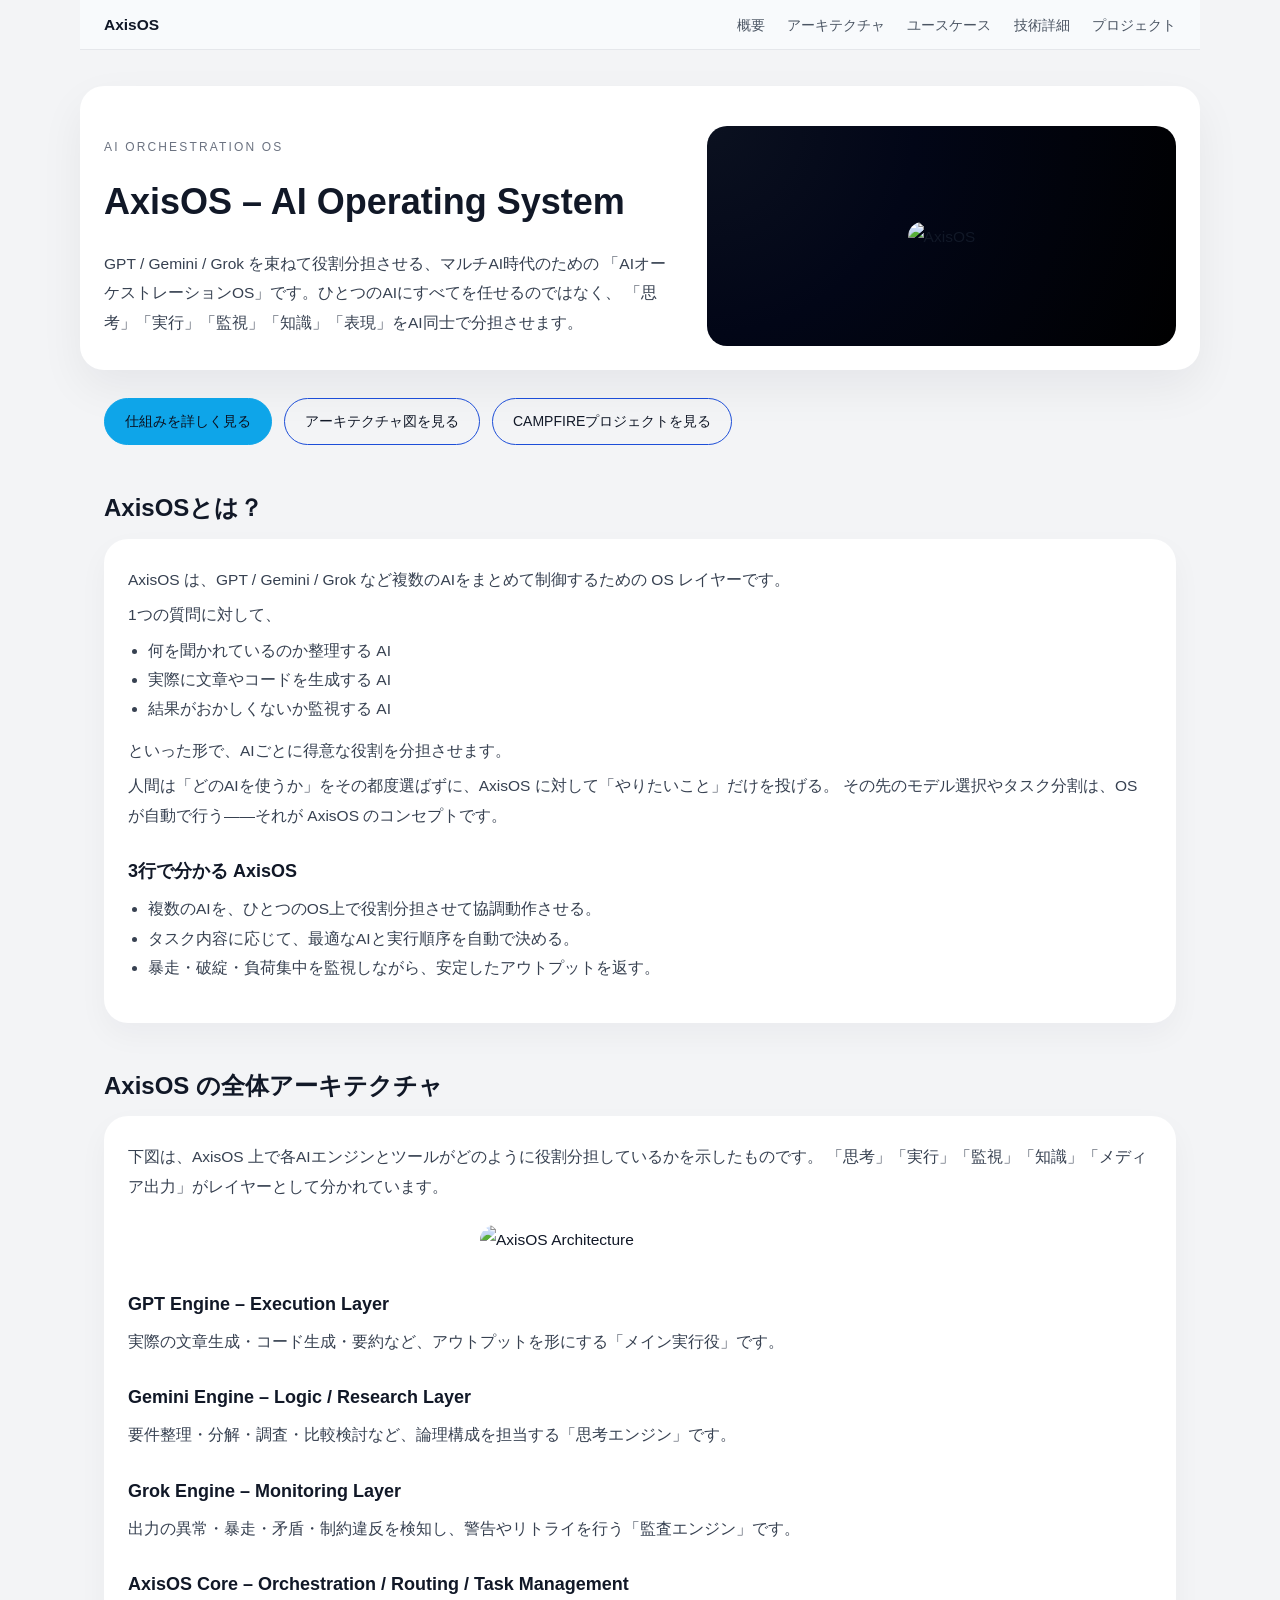
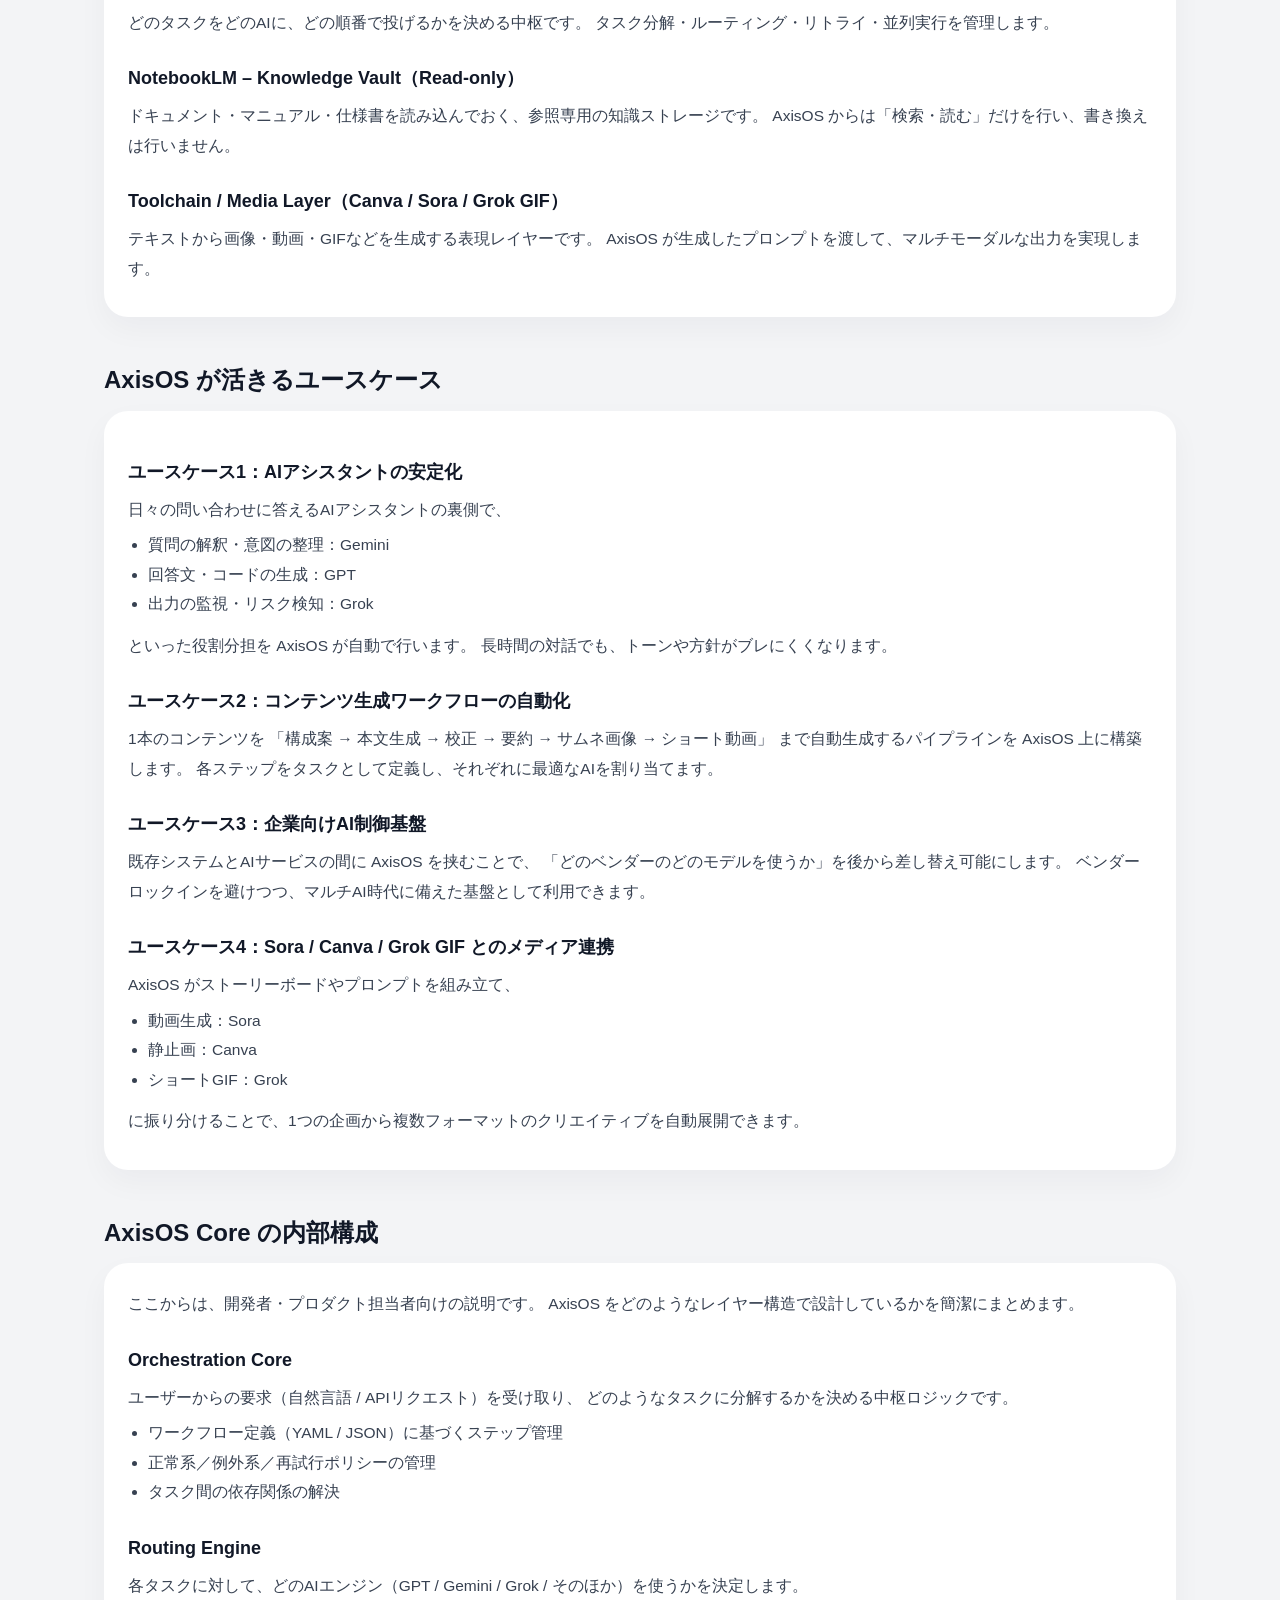
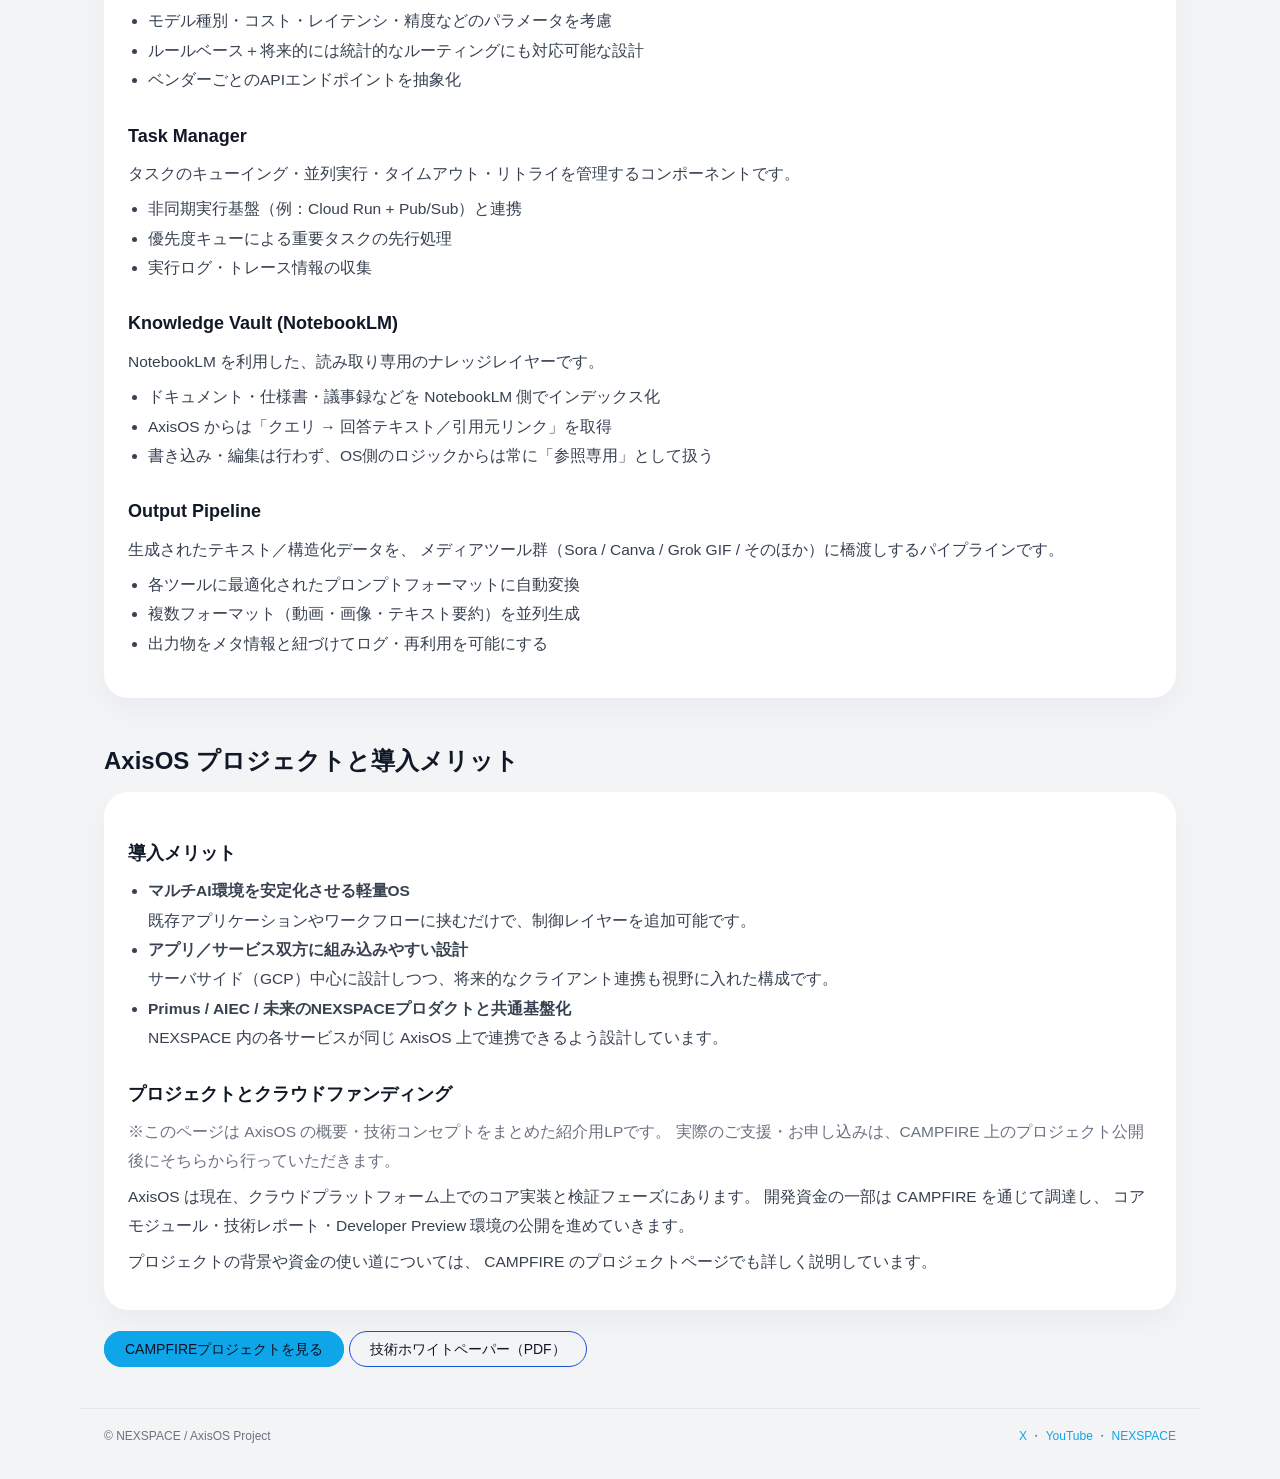
==== index.html @ b596ade3 "Rename entrypoint to index.html" ====
<!DOCTYPE html>
<html lang="ja">

<head>
    <meta charset="UTF-8" />
    <title>AxisOS – AI Operating System</title>
    <meta name="description" content="GPT / Gemini / Grok を束ねて役割分担させる、マルチAI時代のためのAIオーケストレーションOS「AxisOS」の概要ページです。" />
    <meta name="viewport" content="width=device-width, initial-scale=1" />
    <link rel="stylesheet" href="axisos.css" />
</head>

<body>
    <header>
        <div style="font-weight:700;">AxisOS</div>
        <nav>
            <a href="#overview">概要</a>
            <a href="#architecture">アーキテクチャ</a>
            <a href="#usecases">ユースケース</a>
            <a href="#technical">技術詳細</a>
            <a href="#project">プロジェクト</a>
        </nav>
    </header>

    <main>
        <!-- Hero -->
        <section class="hero">
            <div class="hero-main">
                <div class="tagline">AI Orchestration OS</div>
                <h1>AxisOS – AI Operating System</h1>

                <p>
                    GPT / Gemini / Grok を束ねて役割分担させる、マルチAI時代のための
                    「AIオーケストレーションOS」です。ひとつのAIにすべてを任せるのではなく、
                    「思考」「実行」「監視」「知識」「表現」をAI同士で分担させます。
                </p>
            </div>
            <div class="hero-visual">
                <img src="../axisos-hero.png" alt="AxisOS" style="max-width:100%; border-radius:16px;">
            </div>
        </section>
        <section class="hero-actions">
            <div class="hero-actions-inner">
                <a class="btn-primary" href="#overview">仕組みを詳しく見る</a>
                <a class="btn-outline" href="#architecture">アーキテクチャ図を見る</a>
                <a class="btn-outline" href="#project">CAMPFIREプロジェクトを見る</a>
            </div>
        </section>

        <!-- Overview -->
        <section id="overview">
            <h2>AxisOSとは？</h2>
            <div class="section-card">
                <p>
                    AxisOS は、GPT / Gemini / Grok など複数のAIをまとめて制御するための OS レイヤーです。
                </p>
                <p>
                    1つの質問に対して、
                </p>
                <ul>
                    <li>何を聞かれているのか整理する AI</li>
                    <li>実際に文章やコードを生成する AI</li>
                    <li>結果がおかしくないか監視する AI</li>
                </ul>
                <p>
                    といった形で、AIごとに得意な役割を分担させます。
                </p>
                <p>
                    人間は「どのAIを使うか」をその都度選ばずに、AxisOS に対して「やりたいこと」だけを投げる。
                    その先のモデル選択やタスク分割は、OS が自動で行う――それが AxisOS のコンセプトです。
                </p>

                <h3>3行で分かる AxisOS</h3>
                <ul>
                    <li>複数のAIを、ひとつのOS上で役割分担させて協調動作させる。</li>
                    <li>タスク内容に応じて、最適なAIと実行順序を自動で決める。</li>
                    <li>暴走・破綻・負荷集中を監視しながら、安定したアウトプットを返す。</li>
                </ul>
            </div>
        </section>

        <!-- Architecture -->
        <section id="architecture">
            <h2>AxisOS の全体アーキテクチャ</h2>
            <div class="section-card">
                <p>
                    下図は、AxisOS 上で各AIエンジンとツールがどのように役割分担しているかを示したものです。
                    「思考」「実行」「監視」「知識」「メディア出力」がレイヤーとして分かれています。
                </p>

                <!-- アーキテクチャ図 -->
                <img src="../axisos-architecture.png" alt="AxisOS Architecture" class="architecture-diagram" />

                <h3>GPT Engine – Execution Layer</h3>
                <p>
                    実際の文章生成・コード生成・要約など、アウトプットを形にする「メイン実行役」です。
                </p>

                <h3>Gemini Engine – Logic / Research Layer</h3>
                <p>
                    要件整理・分解・調査・比較検討など、論理構成を担当する「思考エンジン」です。
                </p>

                <h3>Grok Engine – Monitoring Layer</h3>
                <p>
                    出力の異常・暴走・矛盾・制約違反を検知し、警告やリトライを行う「監査エンジン」です。
                </p>

                <h3>AxisOS Core – Orchestration / Routing / Task Management</h3>
                <p>
                    どのタスクをどのAIに、どの順番で投げるかを決める中枢です。
                    タスク分解・ルーティング・リトライ・並列実行を管理します。
                </p>

                <h3>NotebookLM – Knowledge Vault（Read-only）</h3>
                <p>
                    ドキュメント・マニュアル・仕様書を読み込んでおく、参照専用の知識ストレージです。
                    AxisOS からは「検索・読む」だけを行い、書き換えは行いません。
                </p>

                <h3>Toolchain / Media Layer（Canva / Sora / Grok GIF）</h3>
                <p>
                    テキストから画像・動画・GIFなどを生成する表現レイヤーです。
                    AxisOS が生成したプロンプトを渡して、マルチモーダルな出力を実現します。
                </p>
            </div>
        </section>

        <!-- Use cases -->
        <section id="usecases">
            <h2>AxisOS が活きるユースケース</h2>
            <div class="section-card">
                <h3>ユースケース1：AIアシスタントの安定化</h3>
                <p>
                    日々の問い合わせに答えるAIアシスタントの裏側で、
                </p>
                <ul>
                    <li>質問の解釈・意図の整理：Gemini</li>
                    <li>回答文・コードの生成：GPT</li>
                    <li>出力の監視・リスク検知：Grok</li>
                </ul>
                <p>
                    といった役割分担を AxisOS が自動で行います。
                    長時間の対話でも、トーンや方針がブレにくくなります。
                </p>

                <h3>ユースケース2：コンテンツ生成ワークフローの自動化</h3>
                <p>
                    1本のコンテンツを
                    「構成案 → 本文生成 → 校正 → 要約 → サムネ画像 → ショート動画」
                    まで自動生成するパイプラインを AxisOS 上に構築します。
                    各ステップをタスクとして定義し、それぞれに最適なAIを割り当てます。
                </p>

                <h3>ユースケース3：企業向けAI制御基盤</h3>
                <p>
                    既存システムとAIサービスの間に AxisOS を挟むことで、
                    「どのベンダーのどのモデルを使うか」を後から差し替え可能にします。
                    ベンダーロックインを避けつつ、マルチAI時代に備えた基盤として利用できます。
                </p>

                <h3>ユースケース4：Sora / Canva / Grok GIF とのメディア連携</h3>
                <p>
                    AxisOS がストーリーボードやプロンプトを組み立て、
                </p>
                <ul>
                    <li>動画生成：Sora</li>
                    <li>静止画：Canva</li>
                    <li>ショートGIF：Grok</li>
                </ul>
                <p>
                    に振り分けることで、1つの企画から複数フォーマットのクリエイティブを自動展開できます。
                </p>
            </div>
        </section>

        <!-- Technical details -->
        <section id="technical">
            <h2>AxisOS Core の内部構成</h2>
            <div class="section-card">
                <p>
                    ここからは、開発者・プロダクト担当者向けの説明です。
                    AxisOS をどのようなレイヤー構造で設計しているかを簡潔にまとめます。
                </p>

                <h3>Orchestration Core</h3>
                <p>
                    ユーザーからの要求（自然言語 / APIリクエスト）を受け取り、
                    どのようなタスクに分解するかを決める中枢ロジックです。
                </p>
                <ul>
                    <li>ワークフロー定義（YAML / JSON）に基づくステップ管理</li>
                    <li>正常系／例外系／再試行ポリシーの管理</li>
                    <li>タスク間の依存関係の解決</li>
                </ul>

                <h3>Routing Engine</h3>
                <p>
                    各タスクに対して、どのAIエンジン（GPT / Gemini / Grok / そのほか）を使うかを決定します。
                </p>
                <ul>
                    <li>モデル種別・コスト・レイテンシ・精度などのパラメータを考慮</li>
                    <li>ルールベース＋将来的には統計的なルーティングにも対応可能な設計</li>
                    <li>ベンダーごとのAPIエンドポイントを抽象化</li>
                </ul>

                <h3>Task Manager</h3>
                <p>
                    タスクのキューイング・並列実行・タイムアウト・リトライを管理するコンポーネントです。
                </p>
                <ul>
                    <li>非同期実行基盤（例：Cloud Run + Pub/Sub）と連携</li>
                    <li>優先度キューによる重要タスクの先行処理</li>
                    <li>実行ログ・トレース情報の収集</li>
                </ul>

                <h3>Knowledge Vault (NotebookLM)</h3>
                <p>
                    NotebookLM を利用した、読み取り専用のナレッジレイヤーです。
                </p>
                <ul>
                    <li>ドキュメント・仕様書・議事録などを NotebookLM 側でインデックス化</li>
                    <li>AxisOS からは「クエリ → 回答テキスト／引用元リンク」を取得</li>
                    <li>書き込み・編集は行わず、OS側のロジックからは常に「参照専用」として扱う</li>
                </ul>

                <h3>Output Pipeline</h3>
                <p>
                    生成されたテキスト／構造化データを、
                    メディアツール群（Sora / Canva / Grok GIF / そのほか）に橋渡しするパイプラインです。
                </p>
                <ul>
                    <li>各ツールに最適化されたプロンプトフォーマットに自動変換</li>
                    <li>複数フォーマット（動画・画像・テキスト要約）を並列生成</li>
                    <li>出力物をメタ情報と紐づけてログ・再利用を可能にする</li>
                </ul>
            </div>
        </section>

        <!-- Project / benefits -->
        <section id="project">
            <h2>AxisOS プロジェクトと導入メリット</h2>
            <div class="section-card">
                <h3>導入メリット</h3>
                <ul>
                    <li>
                        <strong>マルチAI環境を安定化させる軽量OS</strong><br />
                        既存アプリケーションやワークフローに挟むだけで、制御レイヤーを追加可能です。
                    </li>
                    <li>
                        <strong>アプリ／サービス双方に組み込みやすい設計</strong><br />
                        サーバサイド（GCP）中心に設計しつつ、将来的なクライアント連携も視野に入れた構成です。
                    </li>
                    <li>
                        <strong>Primus / AIEC / 未来のNEXSPACEプロダクトと共通基盤化</strong><br />
                        NEXSPACE 内の各サービスが同じ AxisOS 上で連携できるよう設計しています。
                    </li>
                </ul>

                <h3>プロジェクトとクラウドファンディング</h3>
                <p class="muted">
                    ※このページは AxisOS の概要・技術コンセプトをまとめた紹介用LPです。
                    実際のご支援・お申し込みは、CAMPFIRE 上のプロジェクト公開後にそちらから行っていただきます。
                </p>
                <p>
                    AxisOS は現在、クラウドプラットフォーム上でのコア実装と検証フェーズにあります。
                    開発資金の一部は CAMPFIRE を通じて調達し、
                    コアモジュール・技術レポート・Developer Preview 環境の公開を進めていきます。
                </p>
                <p>
                    プロジェクトの背景や資金の使い道については、
                    CAMPFIRE のプロジェクトページでも詳しく説明しています。
                </p>
            </div>
            <div class="hero-cta" style="margin-top:24px;">
                <!-- TODO: CAMPFIRE / ホワイトペーパー公開後にURLを差し替え -->
                <a class="btn-primary" href="#" target="_blank" rel="noopener">CAMPFIREプロジェクトを見る</a>
                <a class="btn-outline" href="#" target="_blank" rel="noopener">技術ホワイトペーパー（PDF）</a>
            </div>
        </section>
    </main>

    <footer>
        <div style="font-size:12px; color:#6b7280;">© NEXSPACE / AxisOS Project</div>
        <div style="font-size:12px;">
            <!-- TODO: 各種公式リンクが整い次第URLを差し替え -->
            <a href="#" target="_blank" rel="noopener">X</a> ・
            <a href="#" target="_blank" rel="noopener">YouTube</a> ・
            <a href="#" target="_blank" rel="noopener">NEXSPACE</a>
        </div>
    </footer>
</body>

</html>
---- axisos.css ----
:root {
  /* AxisOS ブランド色：アクセント用だけに使う */
  --accent: #0ea5e9;
  --accent-soft: #1d4ed8;

  /* ベース */
  --bg-page: #f3f4f6;     /* ページ全体の薄グレー */
  --bg-card: #ffffff;     /* セクション用カード */
  --text-main: #111827;
  --text-muted: #6b7280;
}

* {
  box-sizing: border-box;
}

body {
  margin: 0;
  font-family: -apple-system, BlinkMacSystemFont, "Segoe UI", "Noto Sans JP", sans-serif;
  background: var(--bg-page);
  color: var(--text-main);
  line-height: 1.9;
  font-size: 15.5px;
}

/* リンク共通 */
a {
  color: var(--accent);
  text-decoration: none;
}
a:hover {
  text-decoration: underline;
}

/* ヘッダー（ライト・フラット） */
header {
  position: sticky;
  top: 0;
  z-index: 10;
  max-width: 1120px;
  margin: 0 auto;
  padding: 10px 24px;
  display: flex;
  align-items: center;
  justify-content: space-between;
  background: rgba(248, 250, 252, 0.96);
  border-bottom: 1px solid #e5e7eb;
  backdrop-filter: blur(12px);
}

header div {
  font-weight: 700;
}

nav a {
  margin-left: 18px;
  font-size: 14px;
  color: #4b5563;
}
nav a:hover {
  color: #111827;
}

main {
  padding-top: 12px;
}

/* ヒーロー：白カード＋右側にダーク画像を置く想定 */
.hero {
  max-width: 1120px;
  margin: 24px auto 8px;
  padding: 40px 24px 24px;
  background: var(--bg-card);
  border-radius: 24px;
  box-shadow: 0 18px 45px rgba(15, 23, 42, 0.06);
  display: flex;
  gap: 40px;
  align-items: center;
}

.hero-main {
  flex: 1.2;
}

.hero-visual {
  flex: 1;
  min-height: 220px;
  border-radius: 20px;
  overflow: hidden;
  background: radial-gradient(circle at top left, #0b1120 0, #020617 40%, #000 100%);
  display: flex;
  align-items: center;
  justify-content: center;
}

.hero-visual img {
  max-width: 100%;
  height: auto;
  display: block;
}

.tagline {
  font-size: 12px;
  color: var(--text-muted);
  letter-spacing: 0.18em;
  text-transform: uppercase;
  margin-bottom: 10px;
}

.hero h1 {
  font-size: 36px;
  margin: 0 0 12px;
  font-weight: 700;
}

.hero p {
  color: #374151;
  margin: 0;
}

.hero-actions {
  max-width: 1120px;
  margin: 0px auto 8px;
  padding: 0 24px 8px;
}

.hero-actions-inner {
  display: flex;
  flex-wrap: wrap;
  gap: 12px;
}

/* モバイル時は縦積み */
@media (max-width: 960px) {
  .hero-actions-inner {
    flex-direction: column;
  }
}


/* ボタン：募集ページ補完なので“買え買え感”を抑えめに */
.btn-primary,
.btn-outline {
  padding: 9px 20px;
  border-radius: 999px;
  font-size: 14px;
  cursor: pointer;
  font-weight: 500;
  border: 1px solid transparent;
}

.btn-primary {
  background: var(--accent);
  color: #0b1120;
  border-color: var(--accent);
}
.btn-outline {
  background: transparent;
  color: #111827;
  border-color: var(--accent-soft);
}

.btn-primary:hover,
.btn-outline:hover {
  transform: translateY(-1px);
}

/* セクション共通：全部“カード”で読み物っぽくする */
main section {
  max-width: 1120px;
  margin: 0 auto;
  padding: 24px 24px 16px;
}

main section:not(.hero) {
  margin-top: 8px;
  padding: 0 24px 16px;
}

main section:not(.hero) {
  max-width: 1120px;
  margin: 0 auto;
  padding: 20px 24px 12px;
}

main section:not(.hero) h2 {
  font-size: 24px;
  margin: 8px 0 8px;
}

.section-card {
  background: var(--bg-card);
  border-radius: 24px;
  padding: 20px 24px 28px;
  box-shadow: 0 12px 30px rgba(15, 23, 42, 0.04);
}

.arch-image {
  display: block;
  max-width: 320px;      /* 幅をさらに絞る */
  max-height: 520px;     /* 高さの上限も入れる（比率に合わせて自動縮小） */
  width: 100%;
  height: auto;
  margin: 24px auto;     /* 上下の余白も少しだけ */
  border-radius: 16px;
}


/* モバイルは少し余白詰める */
@media (max-width: 768px) {
  .arch-image {
    max-width: 100%;
    margin: 24px auto;
  }
}

/* 見出し・テキスト */
h2 {
  font-size: 24px;
  margin: 0 0 12px;
}
h3 {
  font-size: 18px;
  margin: 24px 0 6px;
}
p {
  margin: 6px 0;
  color: #374151;
}
ul {
  margin: 4px 0 12px;
  padding-left: 20px;
  color: #374151;
}
.muted {
  color: var(--text-muted);
}

/* フッター */
footer {
  max-width: 1120px;
  margin: 32px auto 0;
  padding: 16px 24px 32px;
  border-top: 1px solid #e5e7eb;
  font-size: 12px;
  color: var(--text-muted);
  display: flex;
  align-items: center;
  justify-content: space-between;
}

@media (max-width: 960px) {
  header,
  footer {
    padding: 10px 16px;
  }
  .hero {
    flex-direction: column;
    padding: 24px 20px;
  }
  .hero h1 {
    font-size: 28px;
  }
  main section {
    padding: 20px 16px 12px;
  }
  main section:not(.hero) > *:first-child {
    padding: 22px 18px 26px;
  }
}

/* Architecture diagram */
.architecture-diagram {
    display: block;
    max-width: 320px;      /* ここでサイズを決める。まだ大きければ 300 に下げる */
    width: 100%;
    margin: 24px auto 32px;
    border-radius: 16px;
}
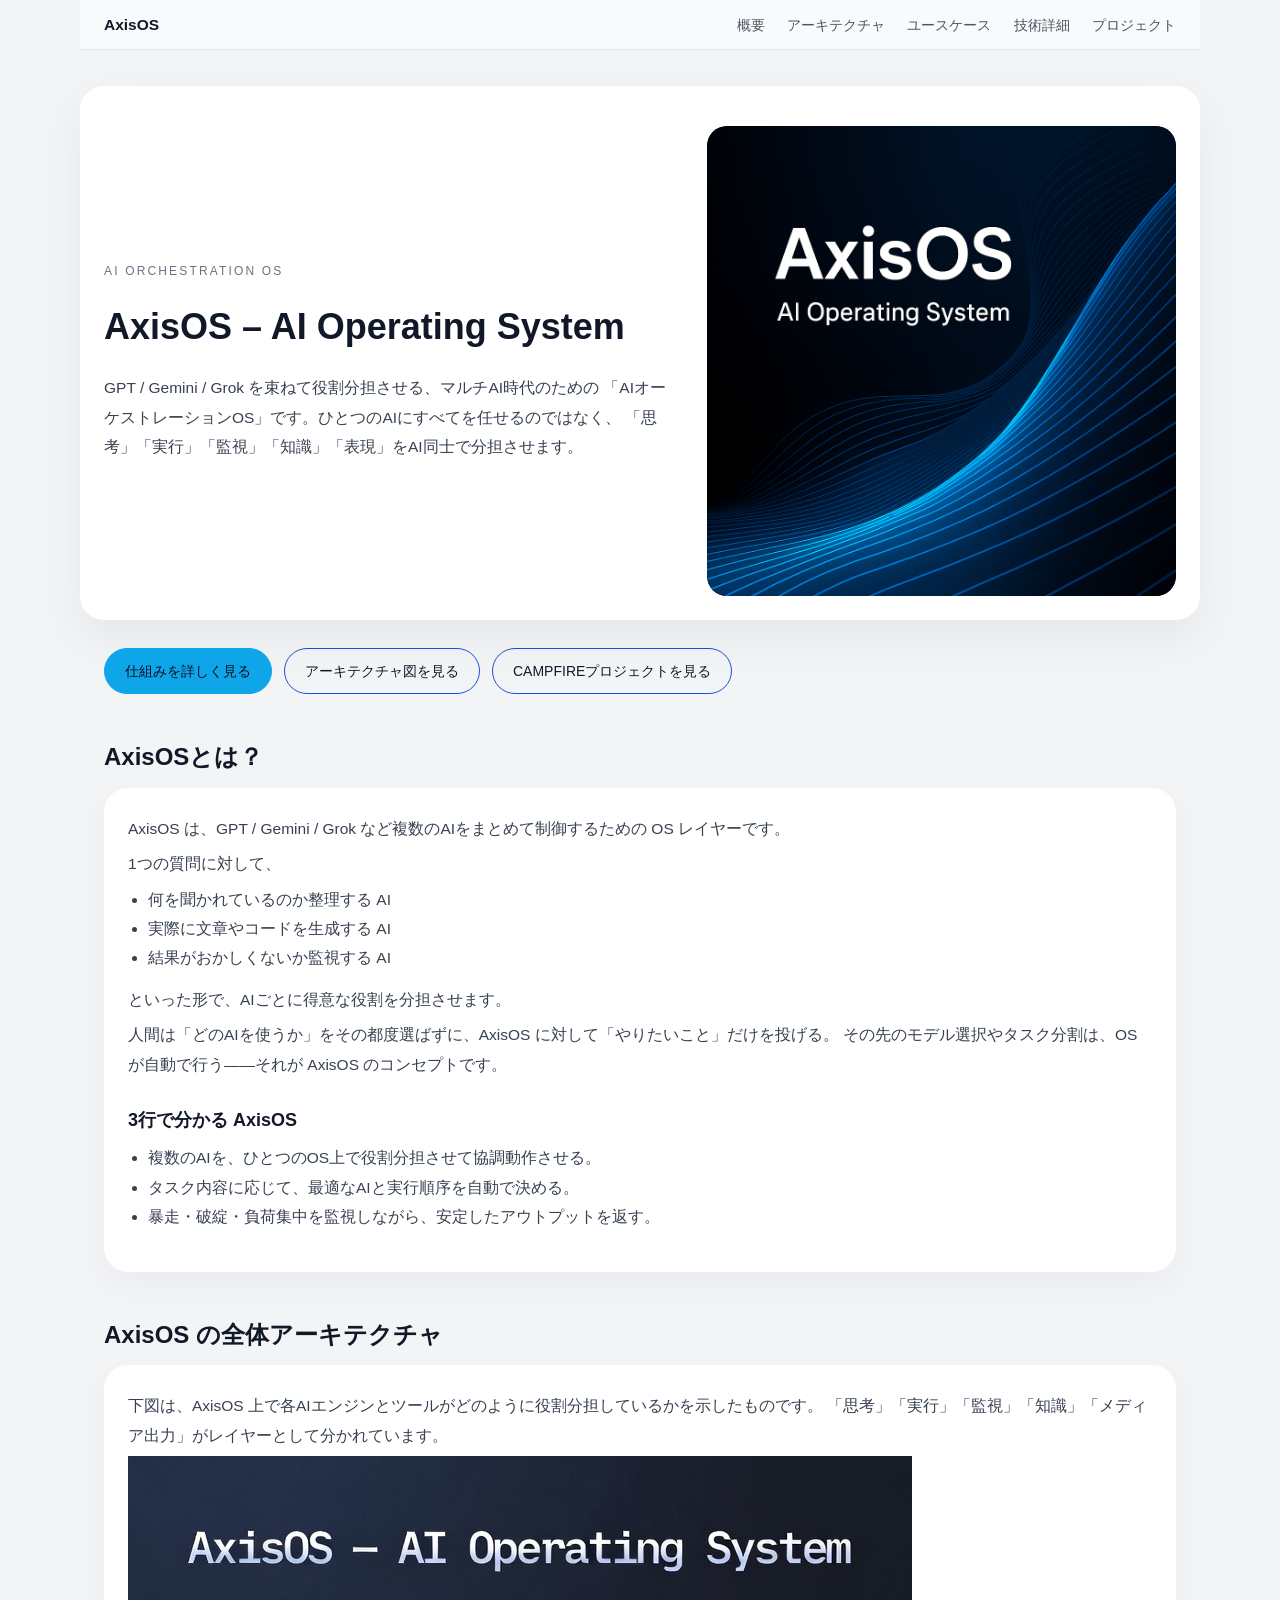
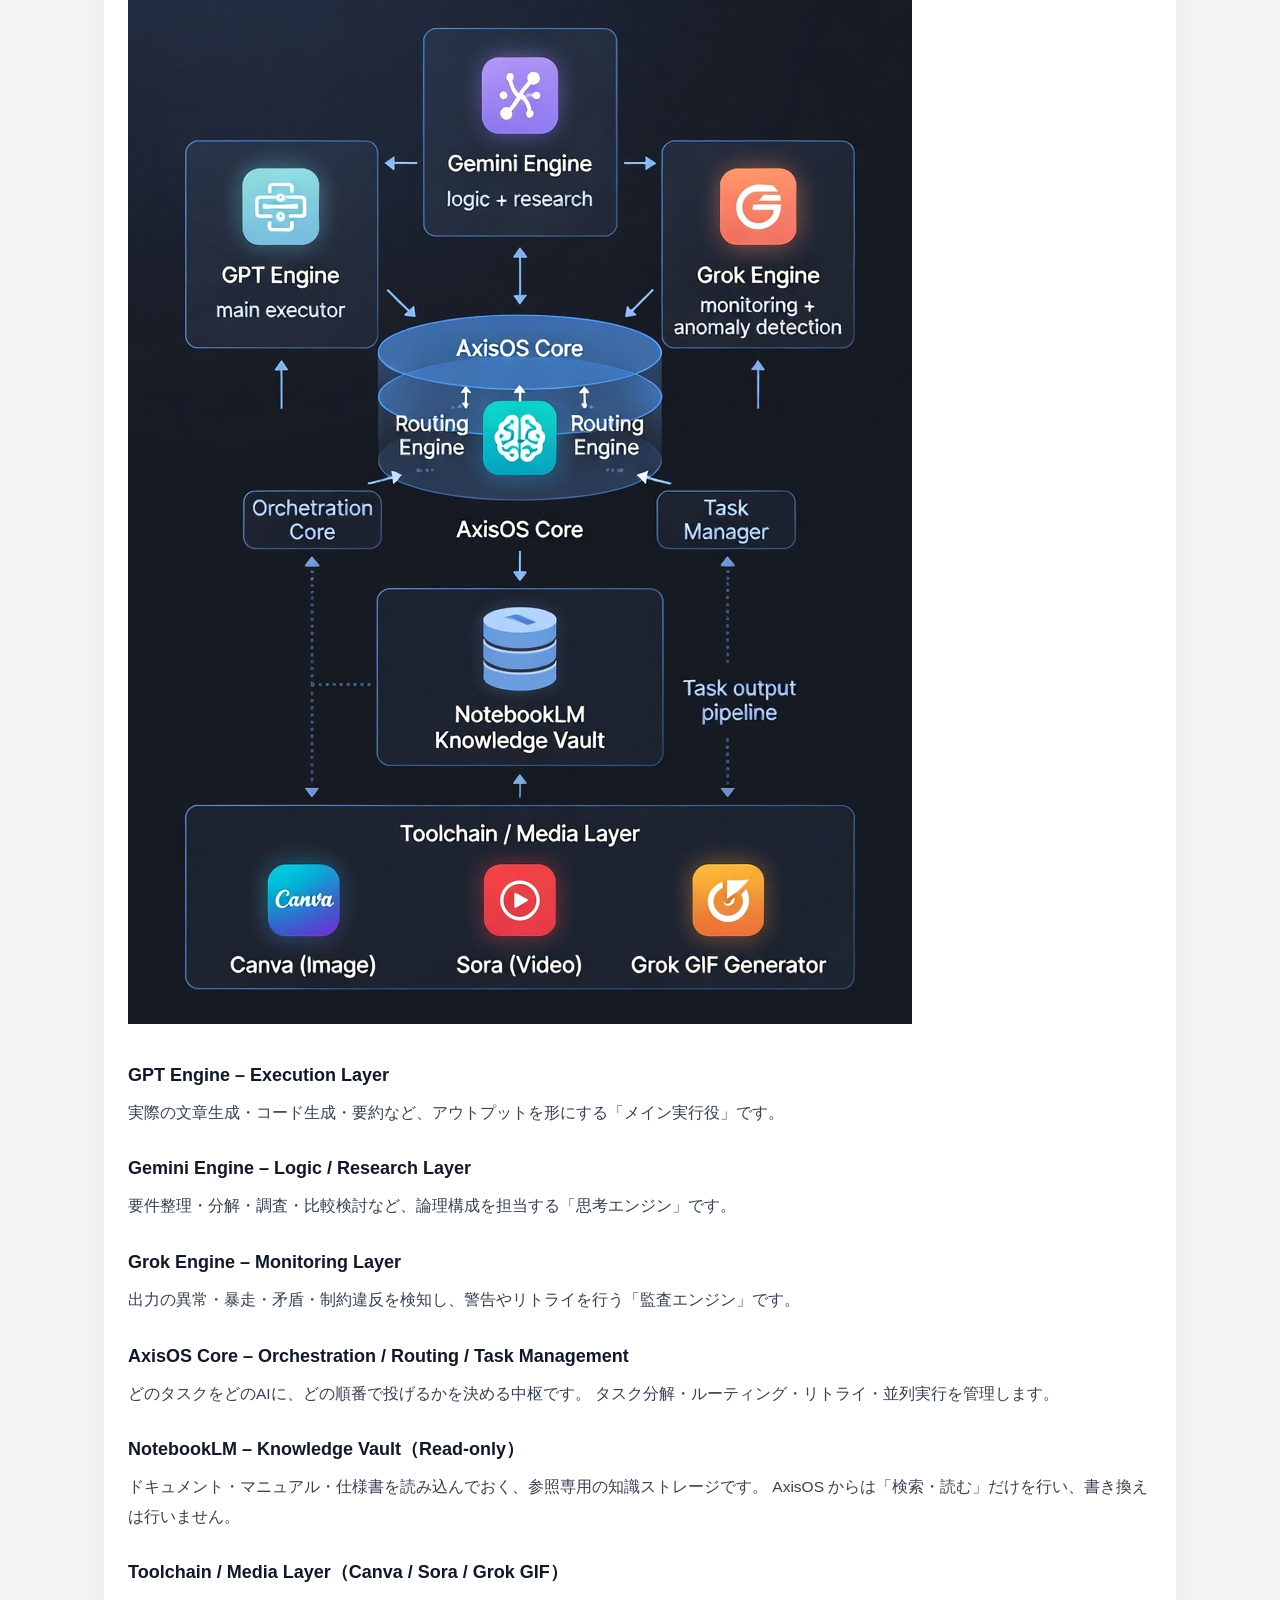
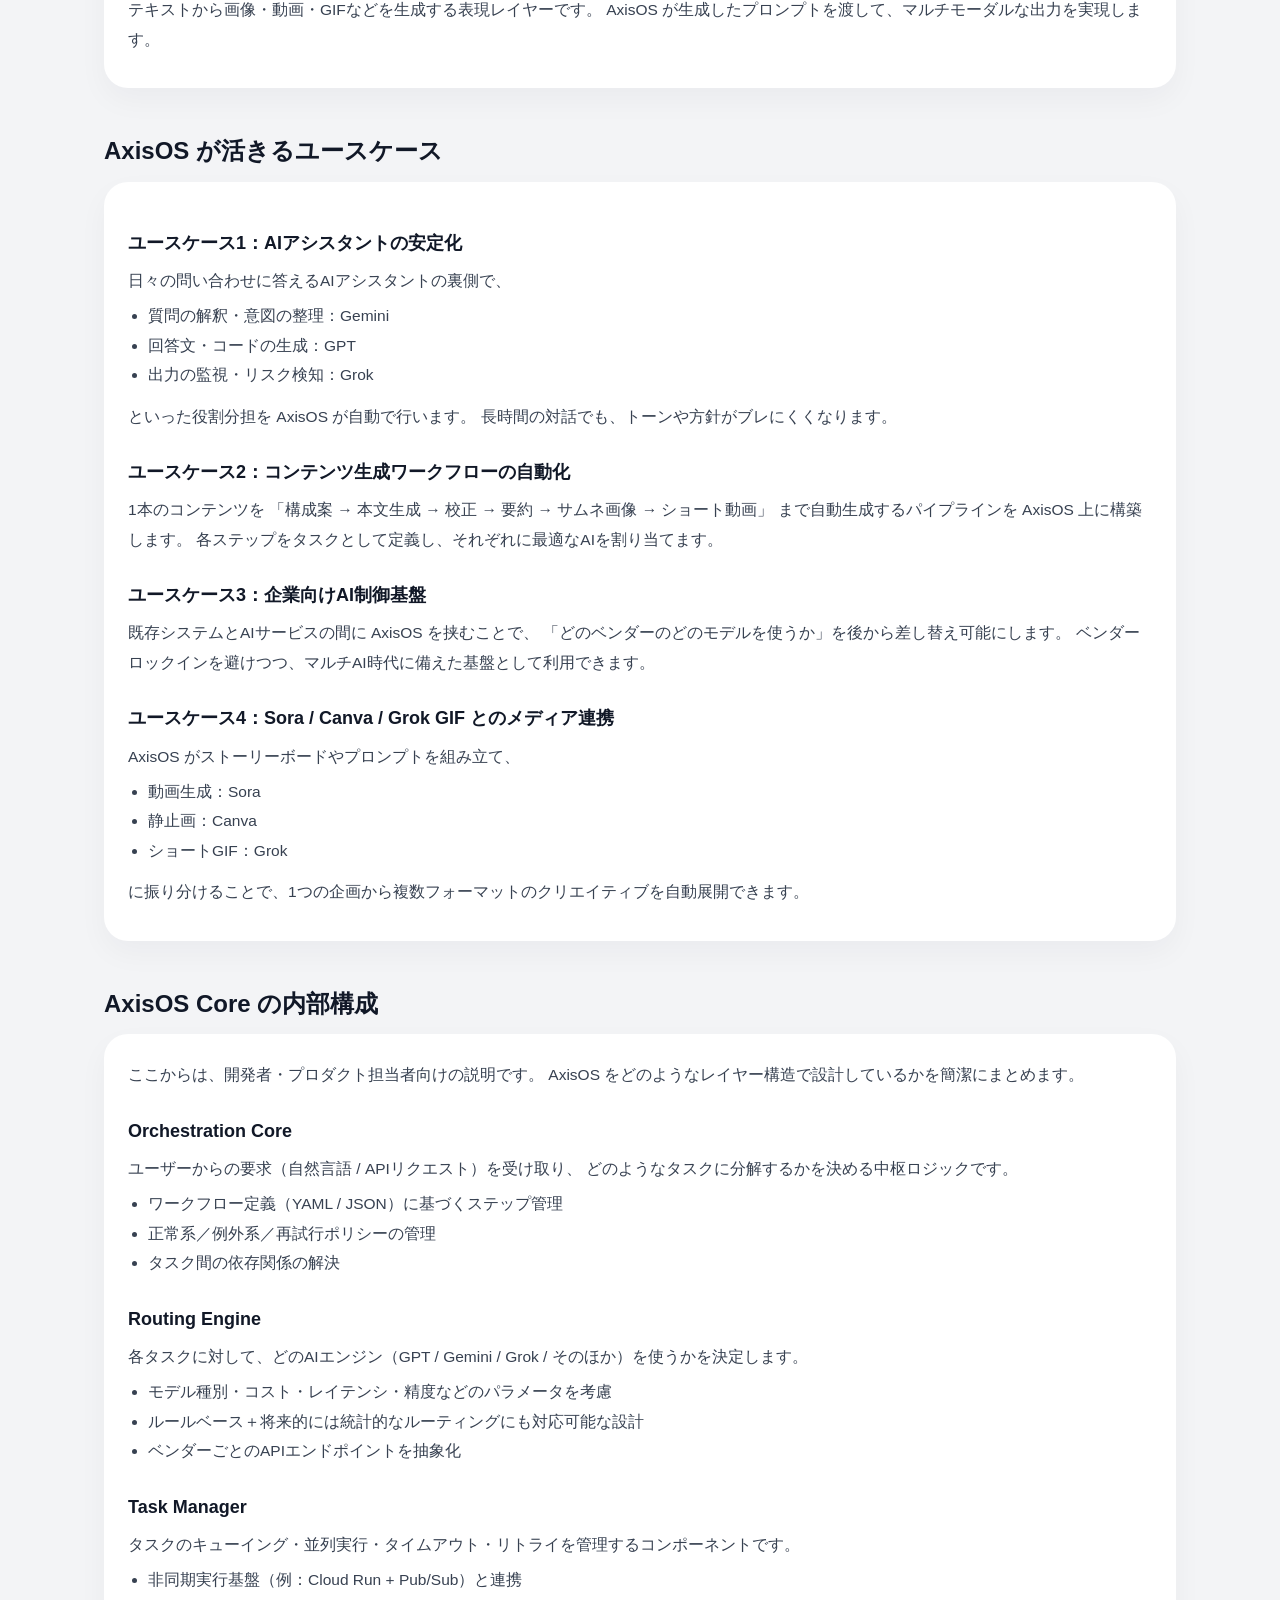
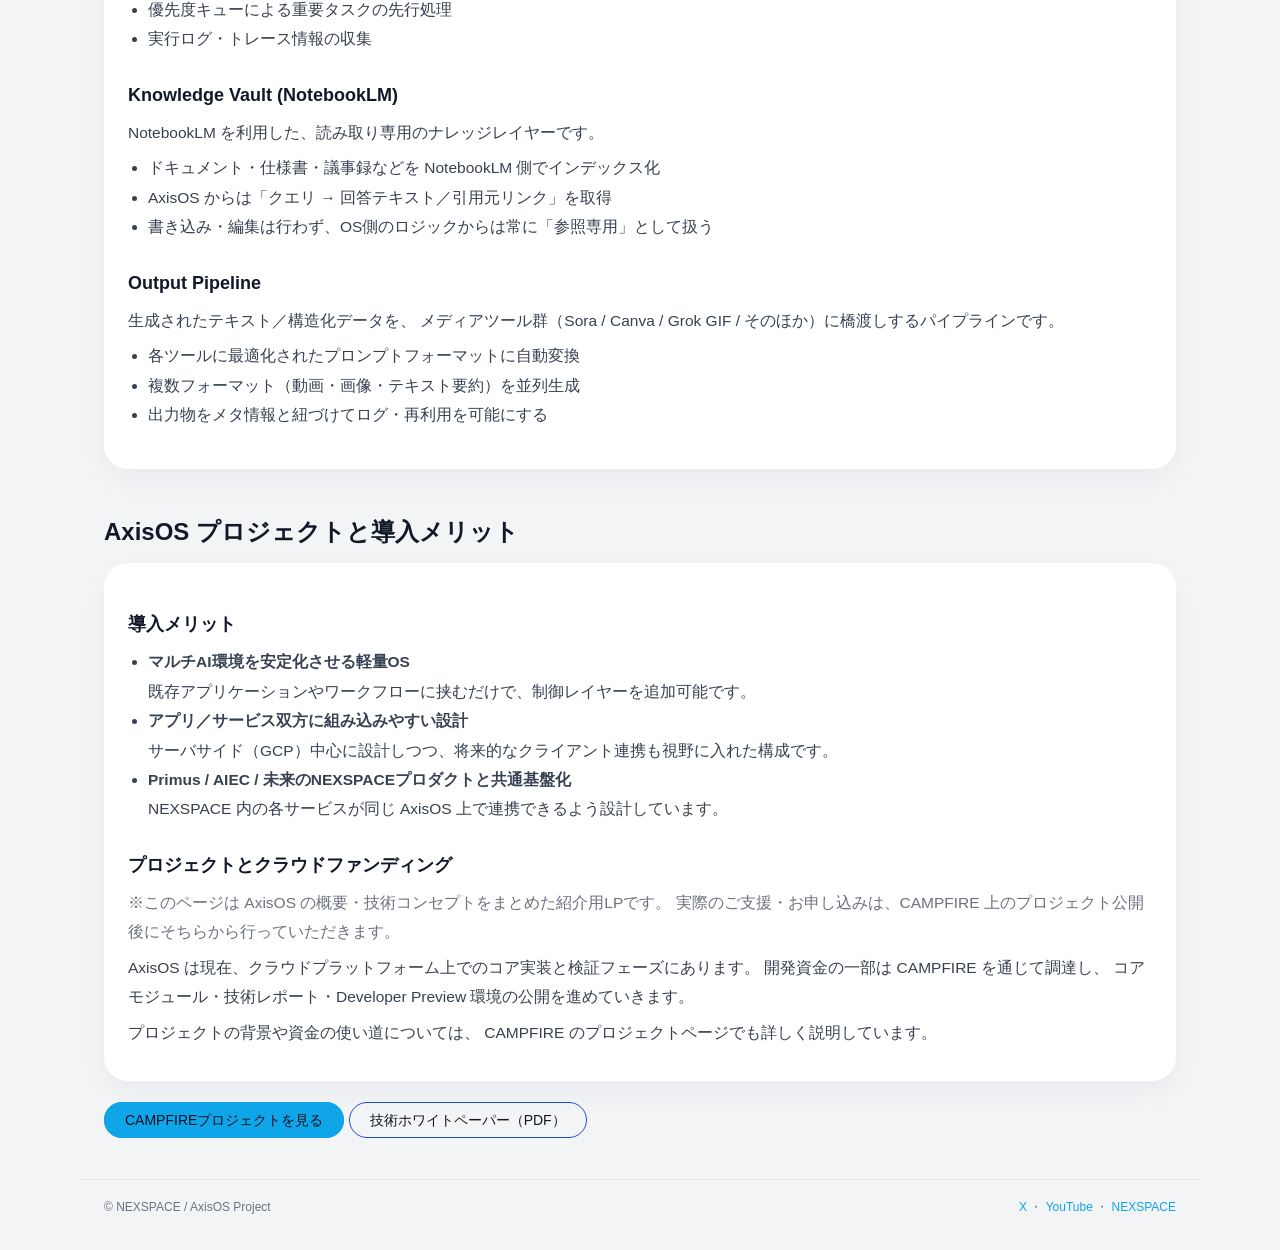
==== commit 061ece2f: "Fix image paths and cleanup html" ====
--- a/index.html
+++ b/index.html
@@ -35,7 +35,9 @@
                 </p>
             </div>
             <div class="hero-visual">
-                <img src="../axisos-hero.png" alt="AxisOS" style="max-width:100%; border-radius:16px;">
+                <div class="hero-visual">
+                    <img class="hero-image" src="img/axisos-hero.png" alt="AxisOS – AI Operating System">
+                </div>
             </div>
         </section>
         <section class="hero-actions">
@@ -88,7 +90,7 @@
                 </p>
 
                 <!-- アーキテクチャ図 -->
-                <img src="../axisos-architecture.png" alt="AxisOS Architecture" class="architecture-diagram" />
+                <img class="architecture-image" src="img/axisos-architecture.png" alt="AxisOS 全体アーキテクチャ">
 
                 <h3>GPT Engine – Execution Layer</h3>
                 <p>
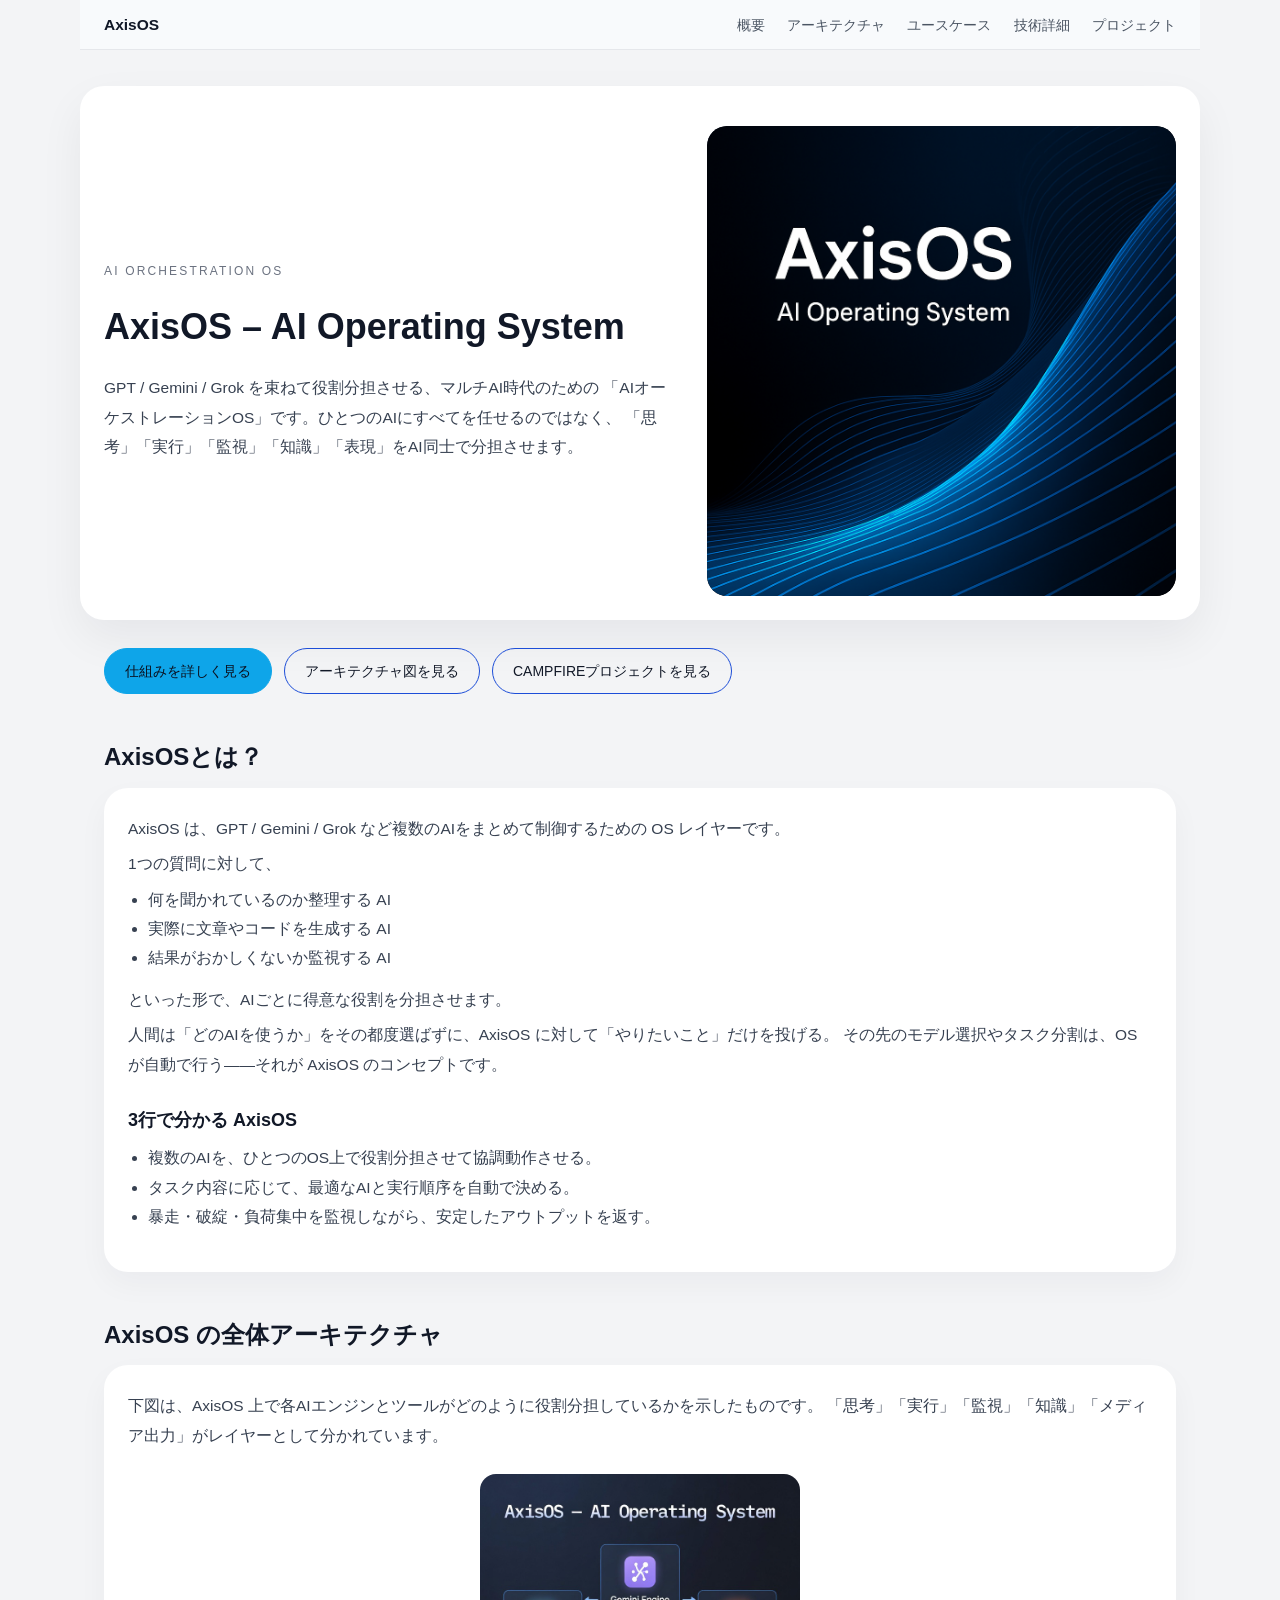
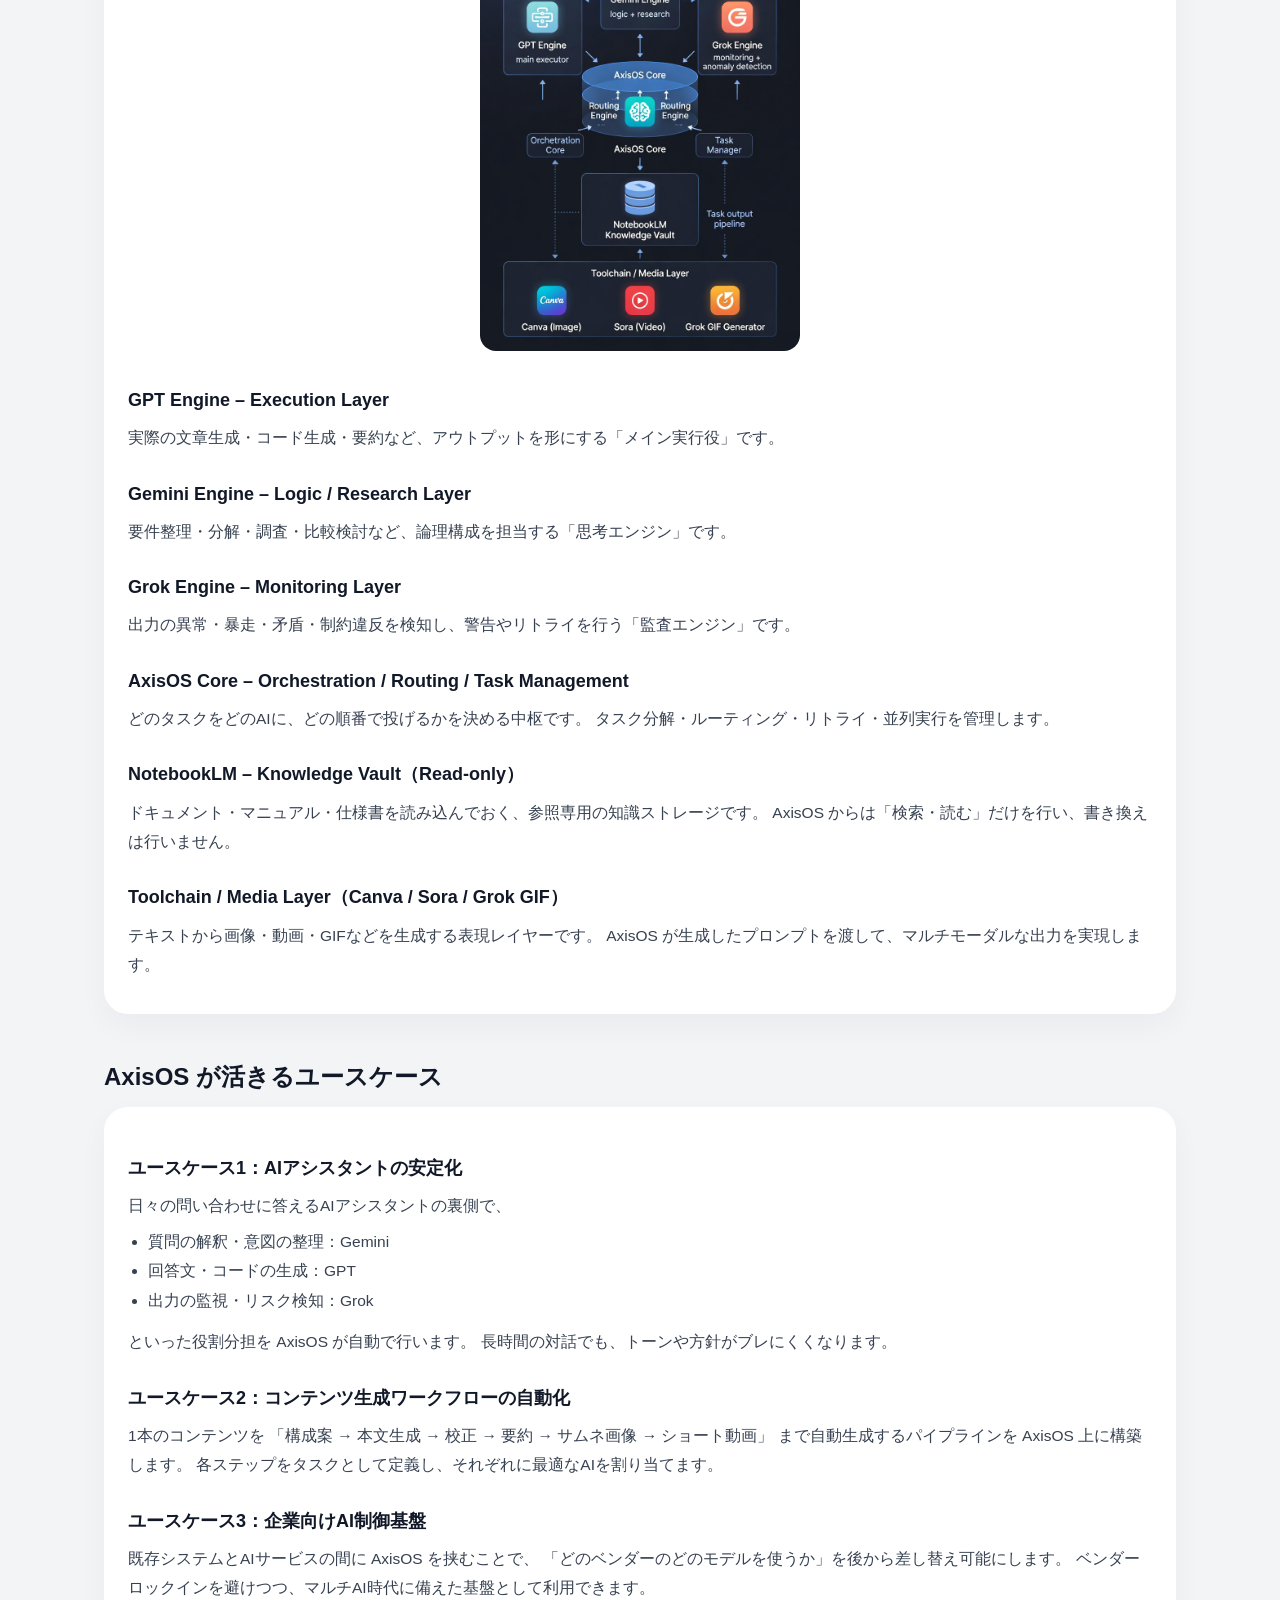
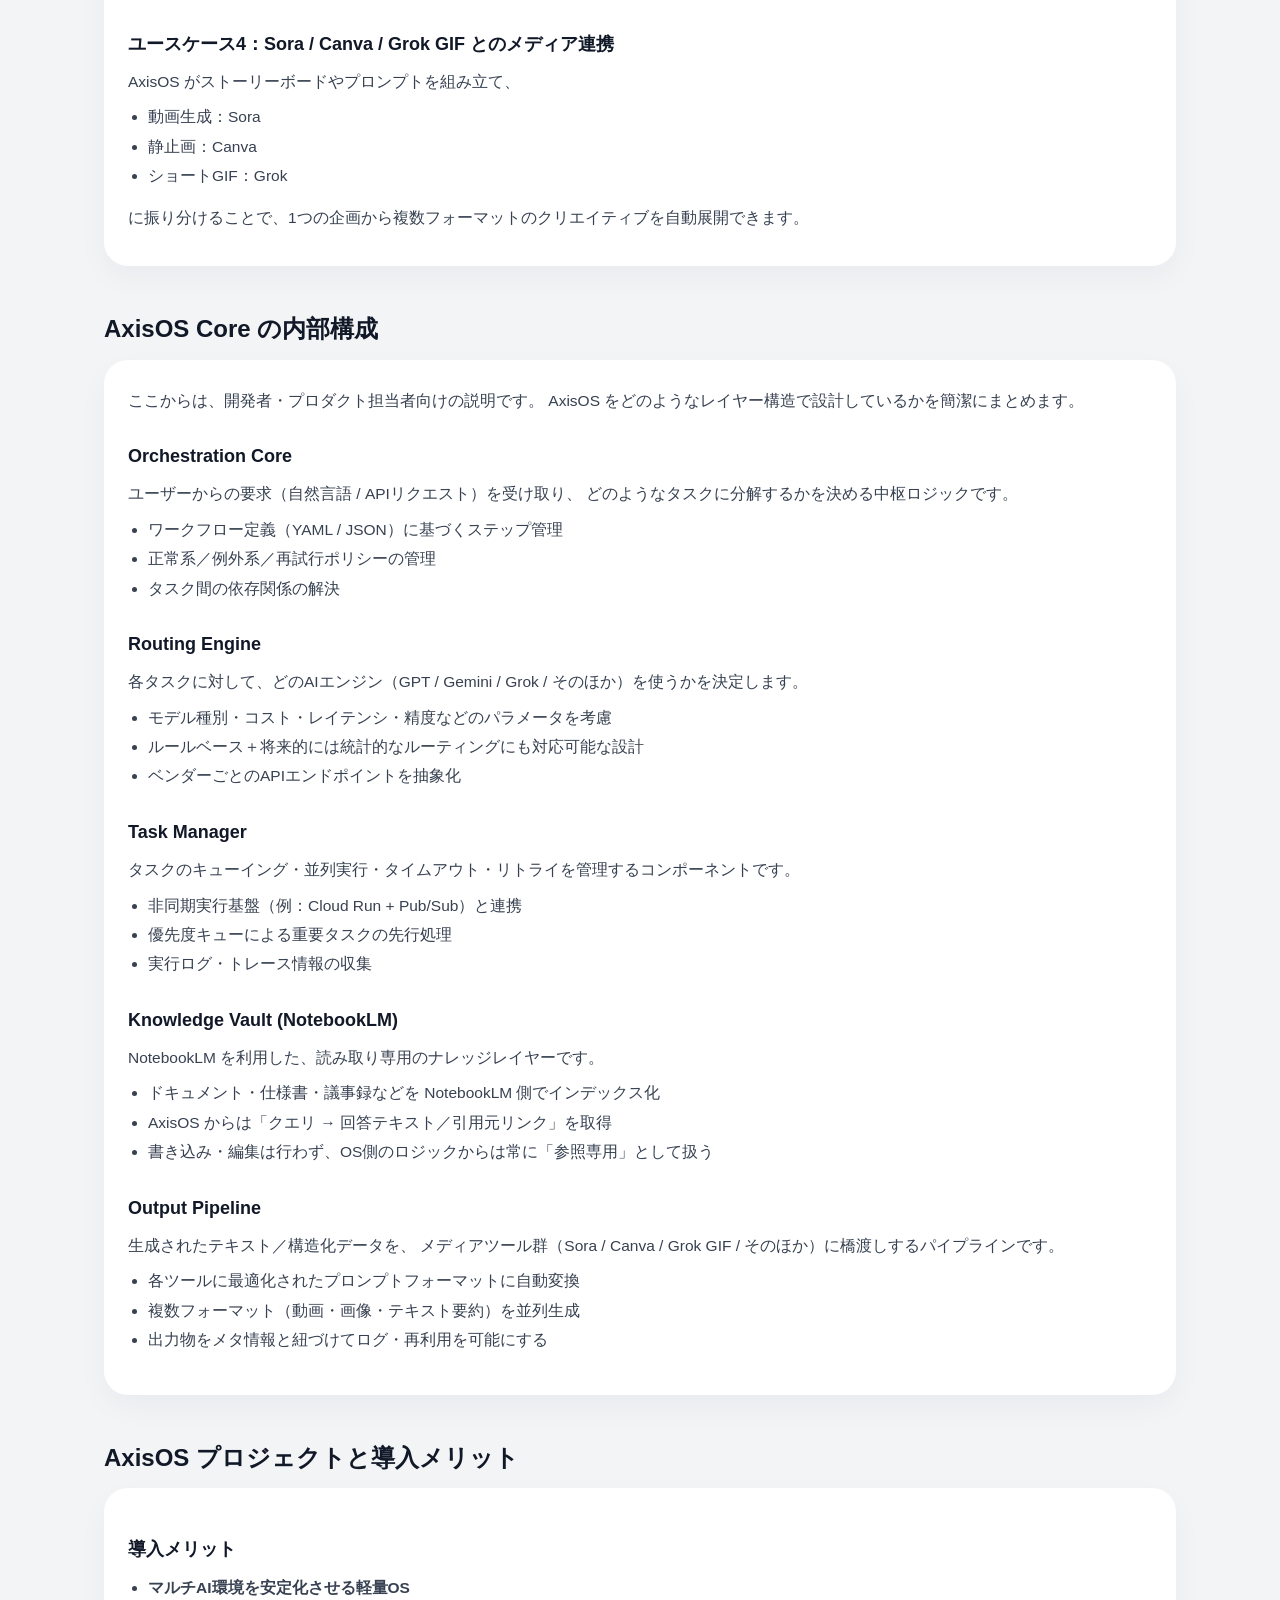
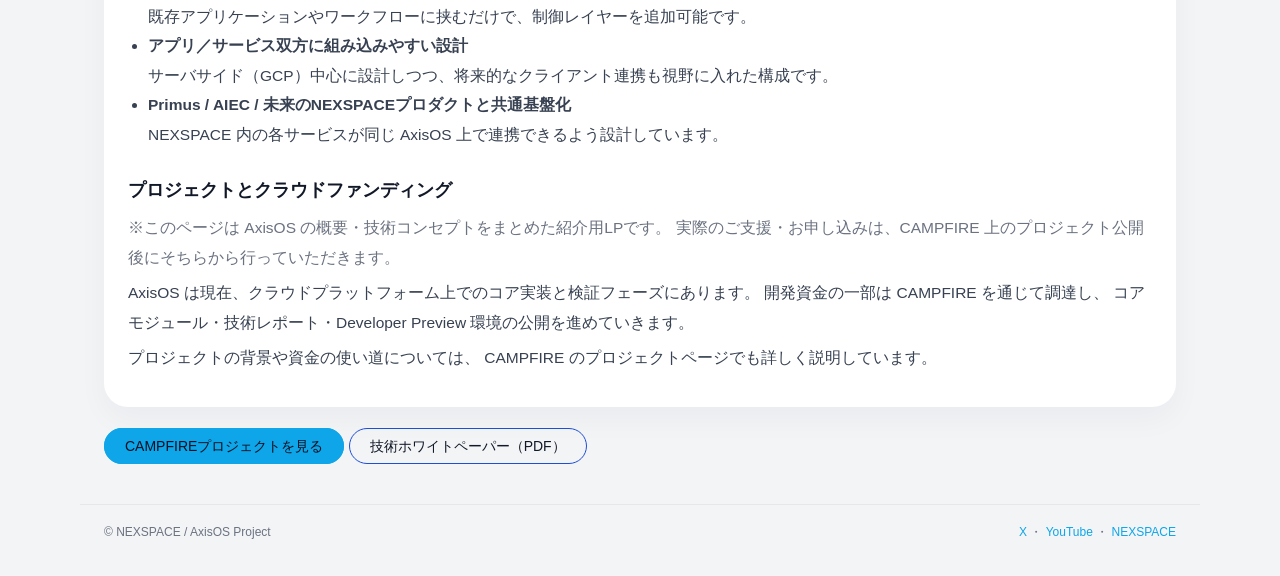
==== commit 6d95a193: "Update AxisOS LP layout" ====
--- a/index.html
+++ b/index.html
@@ -90,7 +90,7 @@
                 </p>
 
                 <!-- アーキテクチャ図 -->
-                <img class="architecture-image" src="img/axisos-architecture.png" alt="AxisOS 全体アーキテクチャ">
+                <img src="img/axisos-architecture.png" alt="AxisOS Architecture Diagram" class="architecture-diagram" />
 
                 <h3>GPT Engine – Execution Layer</h3>
                 <p>
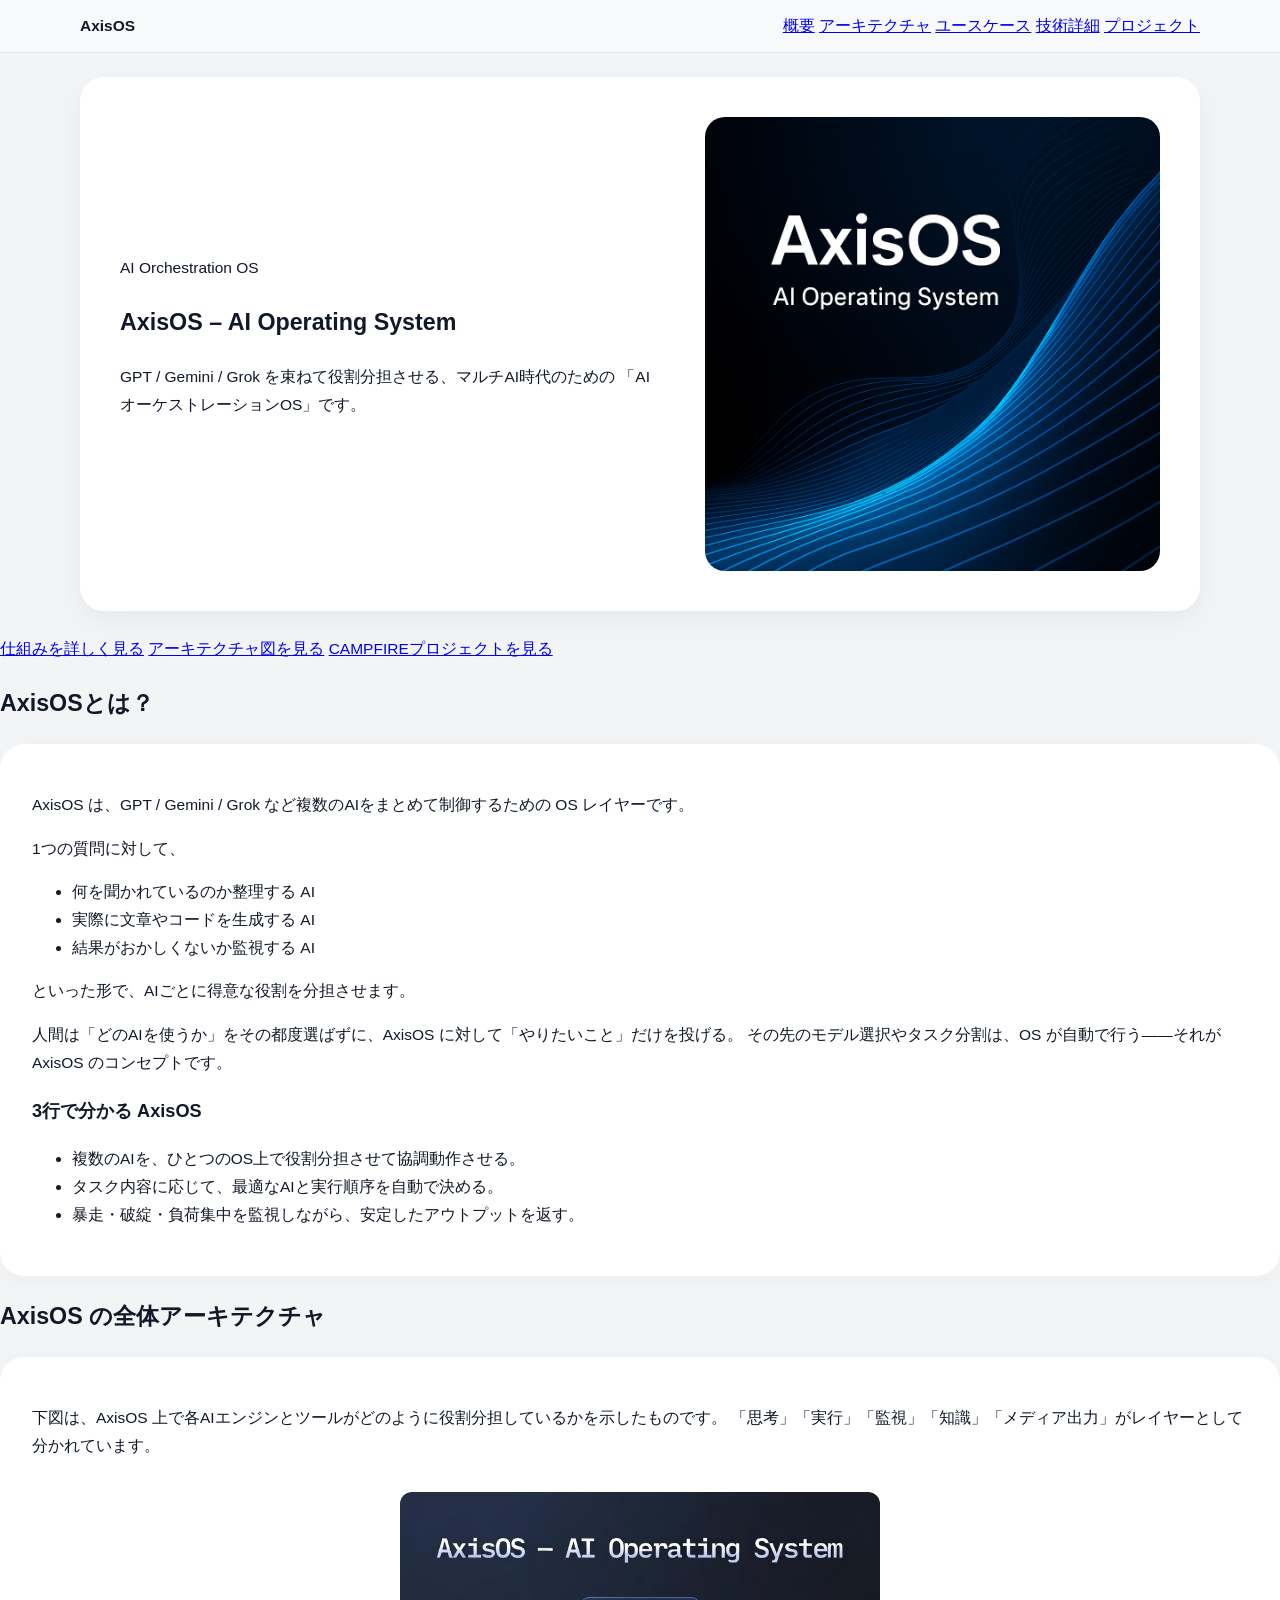
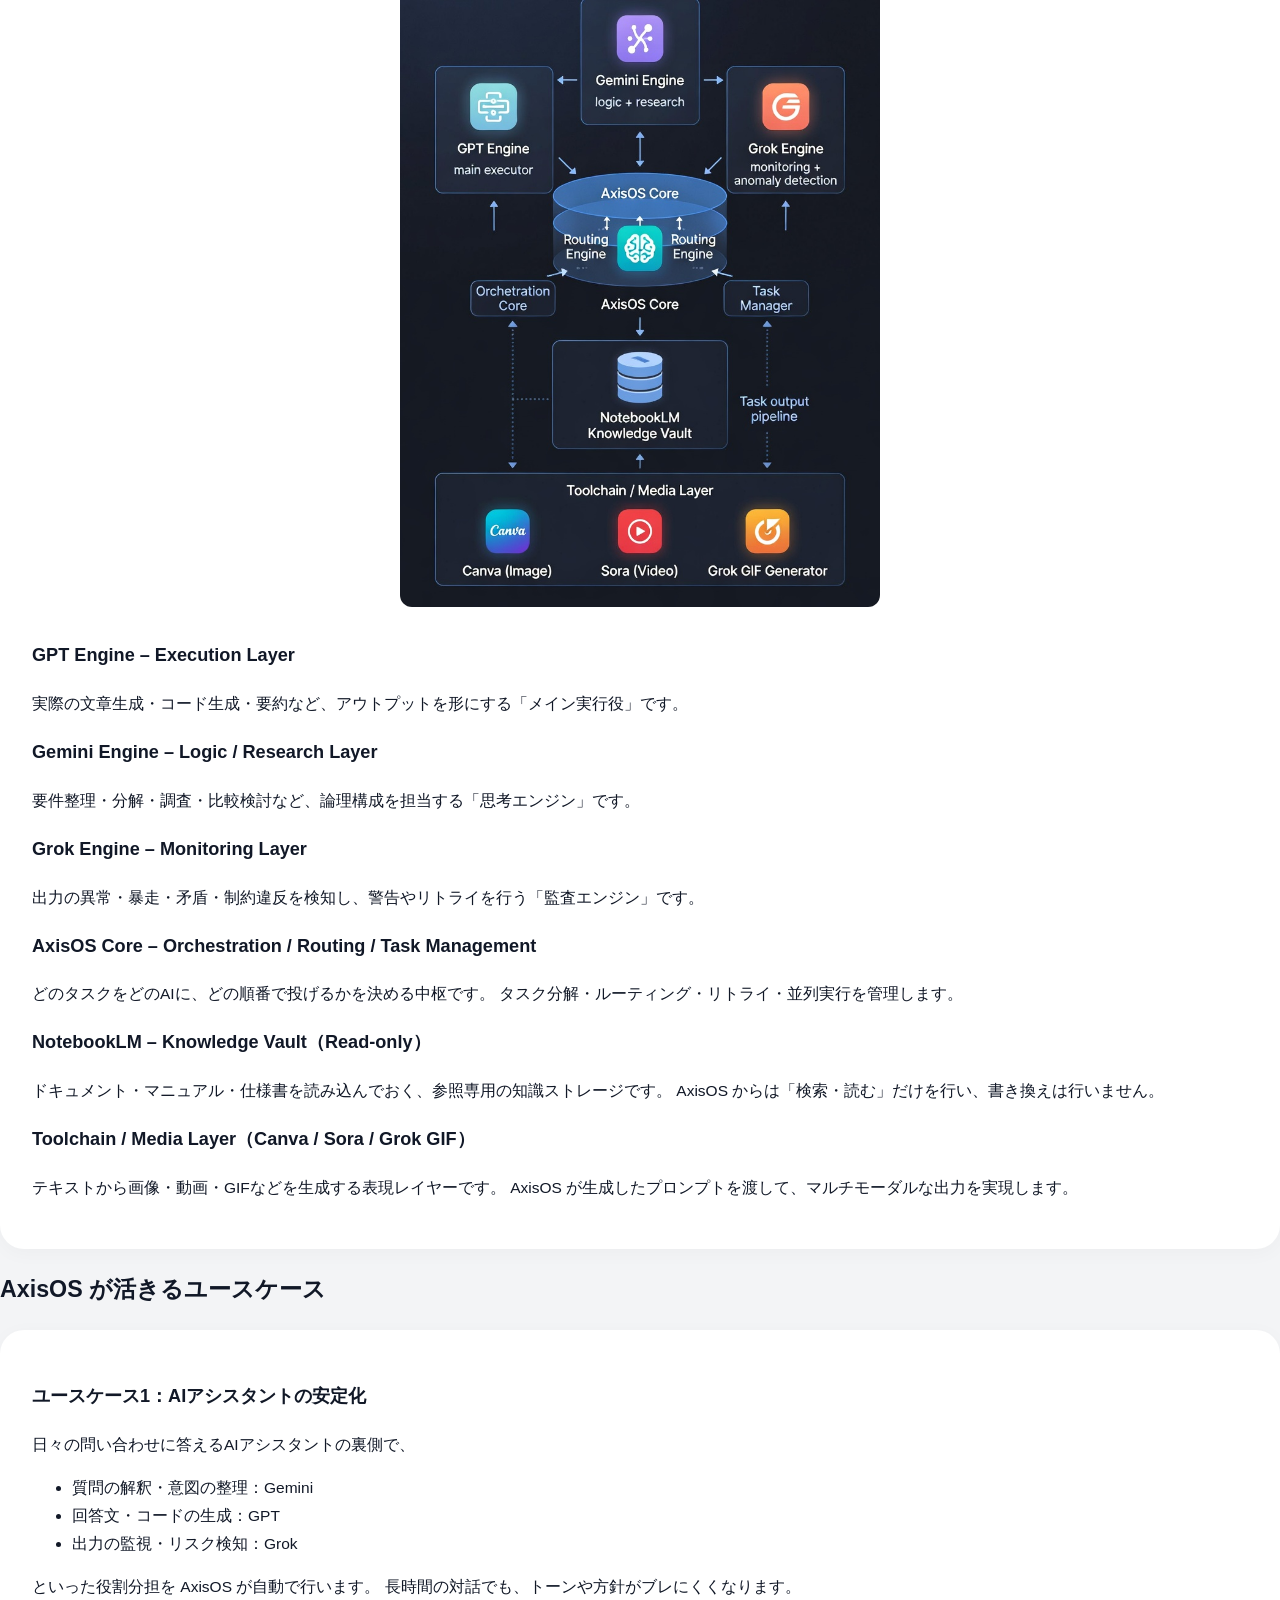
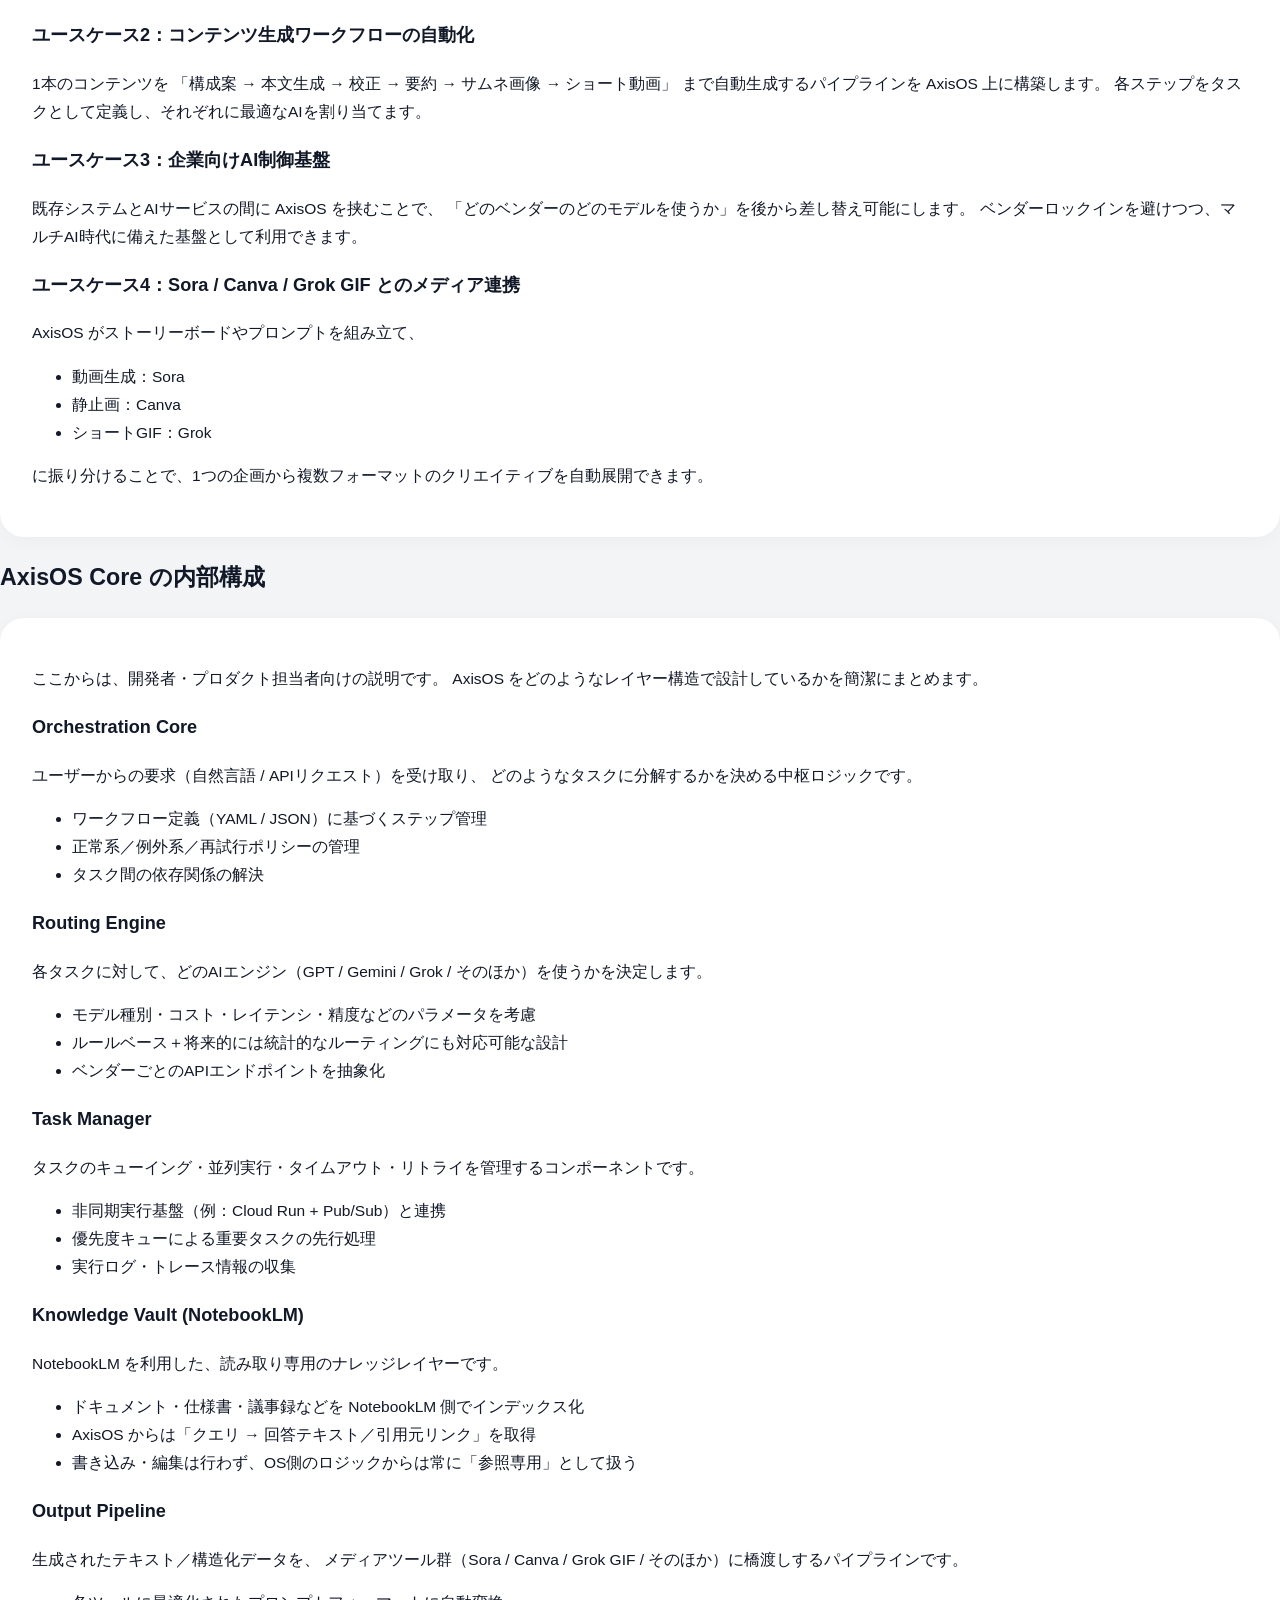
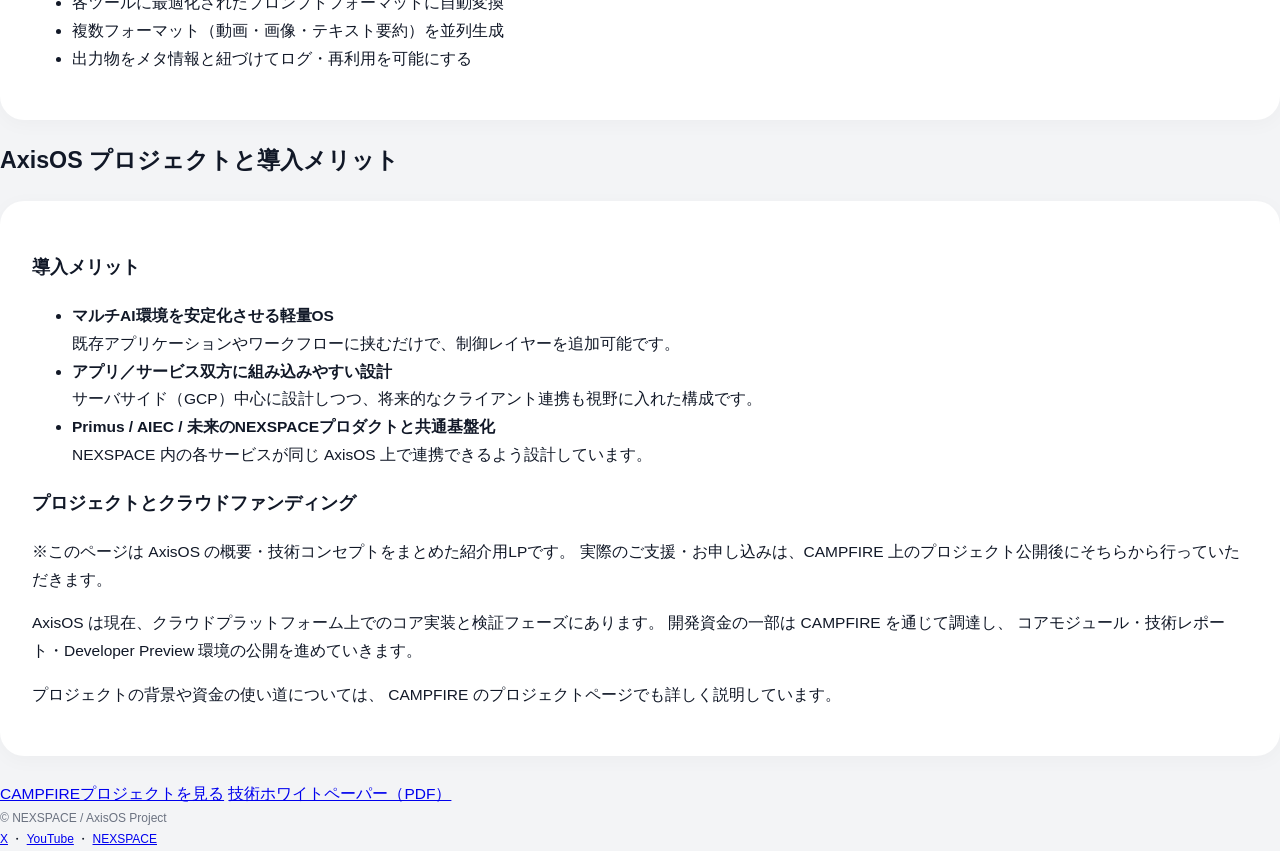
==== commit 3c07da06: "AxisOS LPのデザイン修正とアーキテクチャ図の調整" ====
--- a/index.html
+++ b/index.html
@@ -11,14 +11,16 @@
 
 <body>
     <header>
-        <div style="font-weight:700;">AxisOS</div>
-        <nav>
-            <a href="#overview">概要</a>
-            <a href="#architecture">アーキテクチャ</a>
-            <a href="#usecases">ユースケース</a>
-            <a href="#technical">技術詳細</a>
-            <a href="#project">プロジェクト</a>
-        </nav>
+        <div class="header-inner">
+            <div style="font-weight:700;">AxisOS</div>
+            <nav>
+                <a href="#overview">概要</a>
+                <a href="#architecture">アーキテクチャ</a>
+                <a href="#usecases">ユースケース</a>
+                <a href="#technical">技術詳細</a>
+                <a href="#project">プロジェクト</a>
+            </nav>
+        </div>
     </header>
 
     <main>
@@ -27,17 +29,13 @@
             <div class="hero-main">
                 <div class="tagline">AI Orchestration OS</div>
                 <h1>AxisOS – AI Operating System</h1>
-
                 <p>
                     GPT / Gemini / Grok を束ねて役割分担させる、マルチAI時代のための
-                    「AIオーケストレーションOS」です。ひとつのAIにすべてを任せるのではなく、
-                    「思考」「実行」「監視」「知識」「表現」をAI同士で分担させます。
+                    「AIオーケストレーションOS」です。
                 </p>
             </div>
             <div class="hero-visual">
-                <div class="hero-visual">
-                    <img class="hero-image" src="img/axisos-hero.png" alt="AxisOS – AI Operating System">
-                </div>
+                <img class="hero-image" src="img/axisos-hero.png" alt="AxisOS – AI Operating System">
             </div>
         </section>
         <section class="hero-actions">
--- a/axisos.css
+++ b/axisos.css
@@ -1,279 +1,95 @@
 :root {
-  /* AxisOS ブランド色：アクセント用だけに使う */
   --accent: #0ea5e9;
   --accent-soft: #1d4ed8;
-
-  /* ベース */
-  --bg-page: #f3f4f6;     /* ページ全体の薄グレー */
-  --bg-card: #ffffff;     /* セクション用カード */
+  --bg-page: #f3f4f6;
+  --bg-card: #ffffff;
   --text-main: #111827;
   --text-muted: #6b7280;
 }
 
-* {
-  box-sizing: border-box;
-}
+* { box-sizing: border-box; }
 
 body {
   margin: 0;
   font-family: -apple-system, BlinkMacSystemFont, "Segoe UI", "Noto Sans JP", sans-serif;
   background: var(--bg-page);
   color: var(--text-main);
-  line-height: 1.9;
+  line-height: 1.8; /* 少し詰めました */
   font-size: 15.5px;
 }
 
-/* リンク共通 */
-a {
-  color: var(--accent);
-  text-decoration: none;
-}
-a:hover {
-  text-decoration: underline;
-}
-
-/* ヘッダー（ライト・フラット） */
 header {
   position: sticky;
   top: 0;
-  z-index: 10;
+  z-index: 100;
+  width: 100%; /* 全幅に修正 */
+  background: rgba(248, 250, 252, 0.9);
+  border-bottom: 1px solid #e5e7eb;
+  backdrop-filter: blur(12px);
+  padding: 12px 24px;
+}
+
+/* ヘッダー内部のコンテナ */
+.header-inner {
   max-width: 1120px;
   margin: 0 auto;
-  padding: 10px 24px;
-  display: flex;
-  align-items: center;
-  justify-content: space-between;
-  background: rgba(248, 250, 252, 0.96);
-  border-bottom: 1px solid #e5e7eb;
-  backdrop-filter: blur(12px);
-}
-
-header div {
-  font-weight: 700;
-}
-
-nav a {
-  margin-left: 18px;
-  font-size: 14px;
-  color: #4b5563;
-}
-nav a:hover {
-  color: #111827;
-}
-
-main {
-  padding-top: 12px;
-}
-
-/* ヒーロー：白カード＋右側にダーク画像を置く想定 */
-.hero {
-  max-width: 1120px;
-  margin: 24px auto 8px;
-  padding: 40px 24px 24px;
-  background: var(--bg-card);
-  border-radius: 24px;
-  box-shadow: 0 18px 45px rgba(15, 23, 42, 0.06);
-  display: flex;
-  gap: 40px;
-  align-items: center;
-}
-
-.hero-main {
-  flex: 1.2;
-}
-
-.hero-visual {
-  flex: 1;
-  min-height: 220px;
-  border-radius: 20px;
-  overflow: hidden;
-  background: radial-gradient(circle at top left, #0b1120 0, #020617 40%, #000 100%);
-  display: flex;
-  align-items: center;
-  justify-content: center;
-}
-
-.hero-visual img {
-  max-width: 100%;
-  height: auto;
-  display: block;
-}
-
-.tagline {
-  font-size: 12px;
-  color: var(--text-muted);
-  letter-spacing: 0.18em;
-  text-transform: uppercase;
-  margin-bottom: 10px;
-}
-
-.hero h1 {
-  font-size: 36px;
-  margin: 0 0 12px;
-  font-weight: 700;
-}
-
-.hero p {
-  color: #374151;
-  margin: 0;
-}
-
-.hero-actions {
-  max-width: 1120px;
-  margin: 0px auto 8px;
-  padding: 0 24px 8px;
-}
-
-.hero-actions-inner {
-  display: flex;
-  flex-wrap: wrap;
-  gap: 12px;
-}
-
-/* モバイル時は縦積み */
-@media (max-width: 960px) {
-  .hero-actions-inner {
-    flex-direction: column;
-  }
-}
-
-
-/* ボタン：募集ページ補完なので“買え買え感”を抑えめに */
-.btn-primary,
-.btn-outline {
-  padding: 9px 20px;
-  border-radius: 999px;
-  font-size: 14px;
-  cursor: pointer;
-  font-weight: 500;
-  border: 1px solid transparent;
-}
-
-.btn-primary {
-  background: var(--accent);
-  color: #0b1120;
-  border-color: var(--accent);
-}
-.btn-outline {
-  background: transparent;
-  color: #111827;
-  border-color: var(--accent-soft);
-}
-
-.btn-primary:hover,
-.btn-outline:hover {
-  transform: translateY(-1px);
-}
-
-/* セクション共通：全部“カード”で読み物っぽくする */
-main section {
-  max-width: 1120px;
-  margin: 0 auto;
-  padding: 24px 24px 16px;
-}
-
-main section:not(.hero) {
-  margin-top: 8px;
-  padding: 0 24px 16px;
-}
-
-main section:not(.hero) {
-  max-width: 1120px;
-  margin: 0 auto;
-  padding: 20px 24px 12px;
-}
-
-main section:not(.hero) h2 {
-  font-size: 24px;
-  margin: 8px 0 8px;
-}
-
-.section-card {
-  background: var(--bg-card);
-  border-radius: 24px;
-  padding: 20px 24px 28px;
-  box-shadow: 0 12px 30px rgba(15, 23, 42, 0.04);
-}
-
-.arch-image {
-  display: block;
-  max-width: 320px;      /* 幅をさらに絞る */
-  max-height: 520px;     /* 高さの上限も入れる（比率に合わせて自動縮小） */
-  width: 100%;
-  height: auto;
-  margin: 24px auto;     /* 上下の余白も少しだけ */
-  border-radius: 16px;
-}
-
-
-/* モバイルは少し余白詰める */
-@media (max-width: 768px) {
-  .arch-image {
-    max-width: 100%;
-    margin: 24px auto;
-  }
-}
-
-/* 見出し・テキスト */
-h2 {
-  font-size: 24px;
-  margin: 0 0 12px;
-}
-h3 {
-  font-size: 18px;
-  margin: 24px 0 6px;
-}
-p {
-  margin: 6px 0;
-  color: #374151;
-}
-ul {
-  margin: 4px 0 12px;
-  padding-left: 20px;
-  color: #374151;
-}
-.muted {
-  color: var(--text-muted);
-}
-
-/* フッター */
-footer {
-  max-width: 1120px;
-  margin: 32px auto 0;
-  padding: 16px 24px 32px;
-  border-top: 1px solid #e5e7eb;
-  font-size: 12px;
-  color: var(--text-muted);
   display: flex;
   align-items: center;
   justify-content: space-between;
 }
 
-@media (max-width: 960px) {
-  header,
-  footer {
-    padding: 10px 16px;
-  }
+.hero {
+  max-width: 1120px;
+  margin: 24px auto;
+  padding: 40px;
+  background: var(--bg-card);
+  border-radius: 24px;
+  display: flex;
+  gap: 40px;
+  align-items: center;
+  box-shadow: 0 10px 30px rgba(0,0,0,0.05);
+}
+
+.hero-main { flex: 1.2; }
+.hero-visual {
+  flex: 1;
+  background: #000;
+  border-radius: 20px;
+  overflow: hidden;
+}
+
+.hero-image {
+  width: 100%;
+  height: auto;
+  display: block;
+}
+
+/* カード形式の共通設定 */
+.section-card {
+  background: var(--bg-card);
+  border-radius: 24px;
+  padding: 32px;
+  margin-top: 16px;
+  box-shadow: 0 4px 20px rgba(0,0,0,0.03);
+}
+
+/* アーキテクチャ図のサイズ固定 */
+.architecture-diagram {
+  display: block;
+  max-width: 480px; /* 少し大きくしました */
+  width: 100%;
+  margin: 32px auto;
+  border-radius: 12px;
+}
+
+/* スマホ対応（メディアクエリ） */
+@media (max-width: 768px) {
   .hero {
     flex-direction: column;
-    padding: 24px 20px;
+    padding: 24px;
+    margin: 16px;
   }
-  .hero h1 {
-    font-size: 28px;
-  }
-  main section {
-    padding: 20px 16px 12px;
-  }
-  main section:not(.hero) > *:first-child {
-    padding: 22px 18px 26px;
-  }
-}
-
-/* Architecture diagram */
-.architecture-diagram {
-    display: block;
-    max-width: 320px;      /* ここでサイズを決める。まだ大きければ 300 に下げる */
-    width: 100%;
-    margin: 24px auto 32px;
-    border-radius: 16px;
-}
+  .hero h1 { font-size: 28px; }
+  .section-card { padding: 20px; }
+  header nav { display: none; } /* スマホではナビを隠してスッキリ */
+}
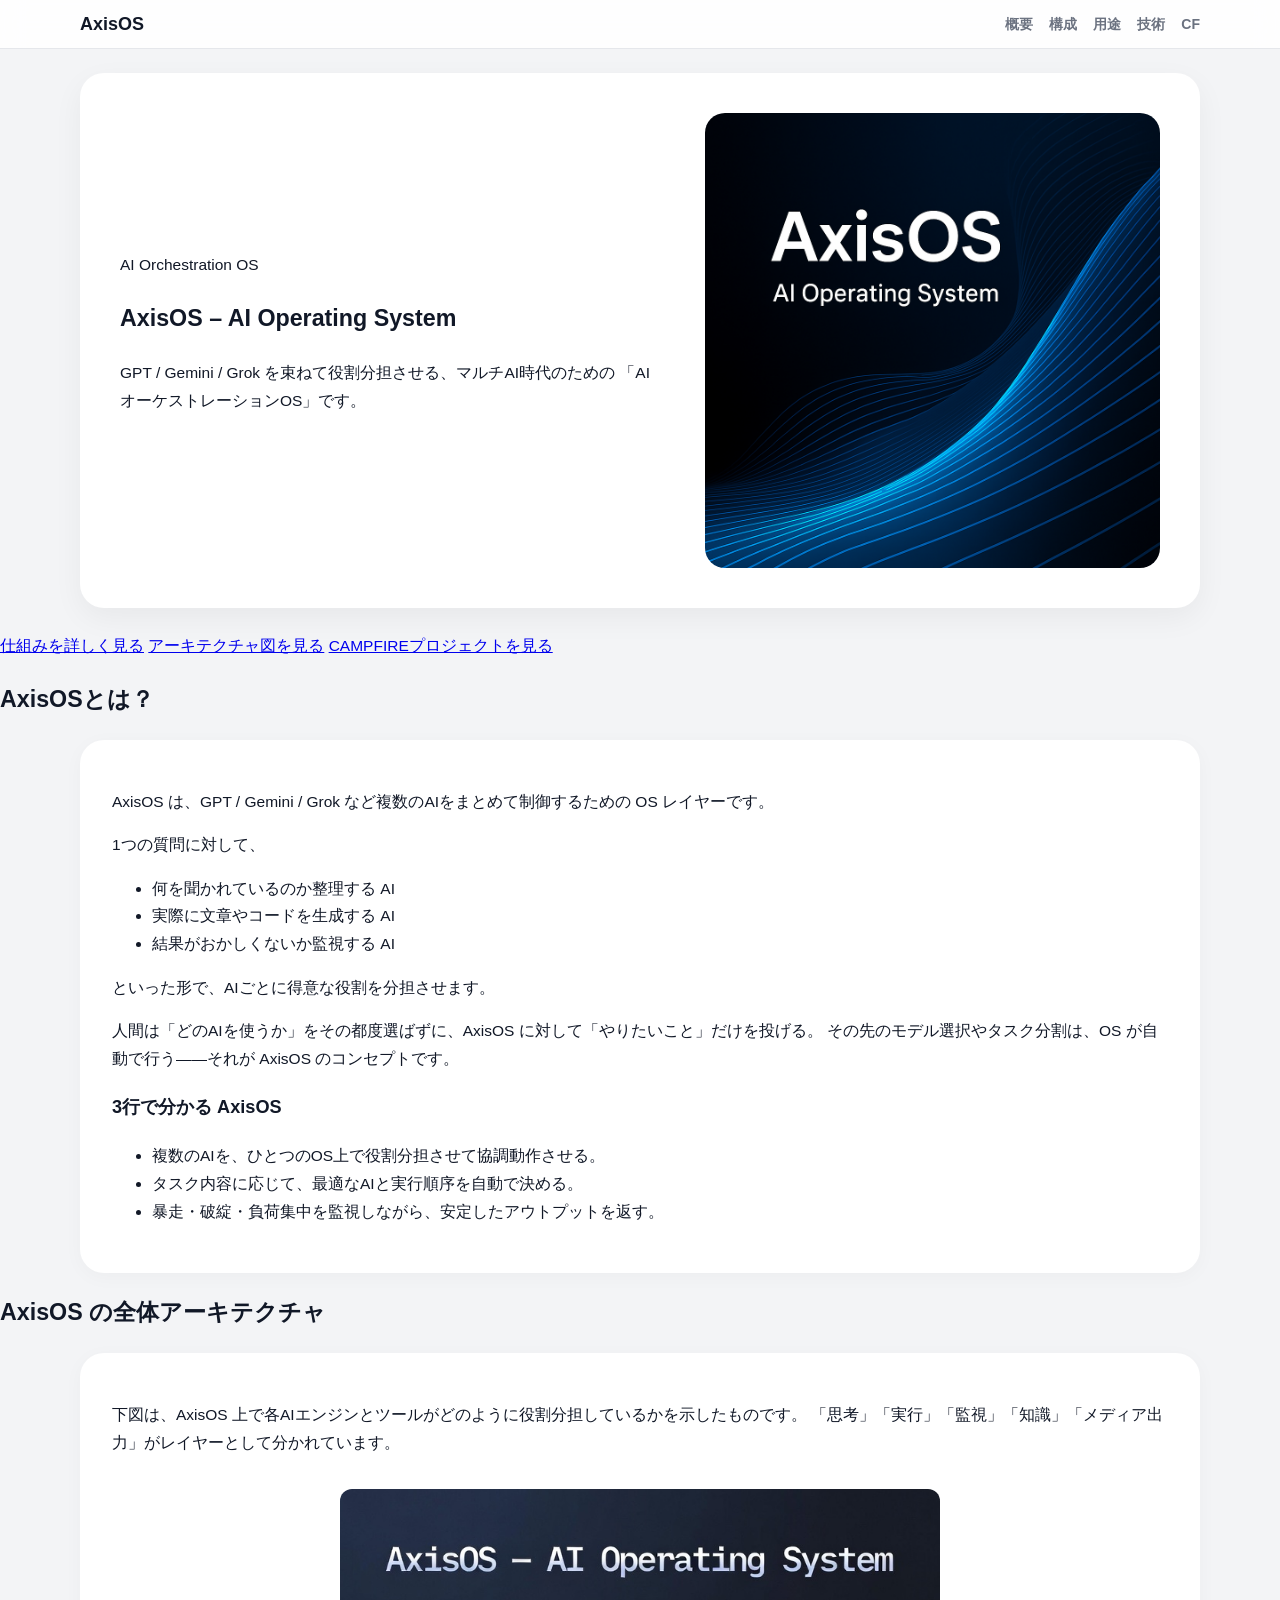
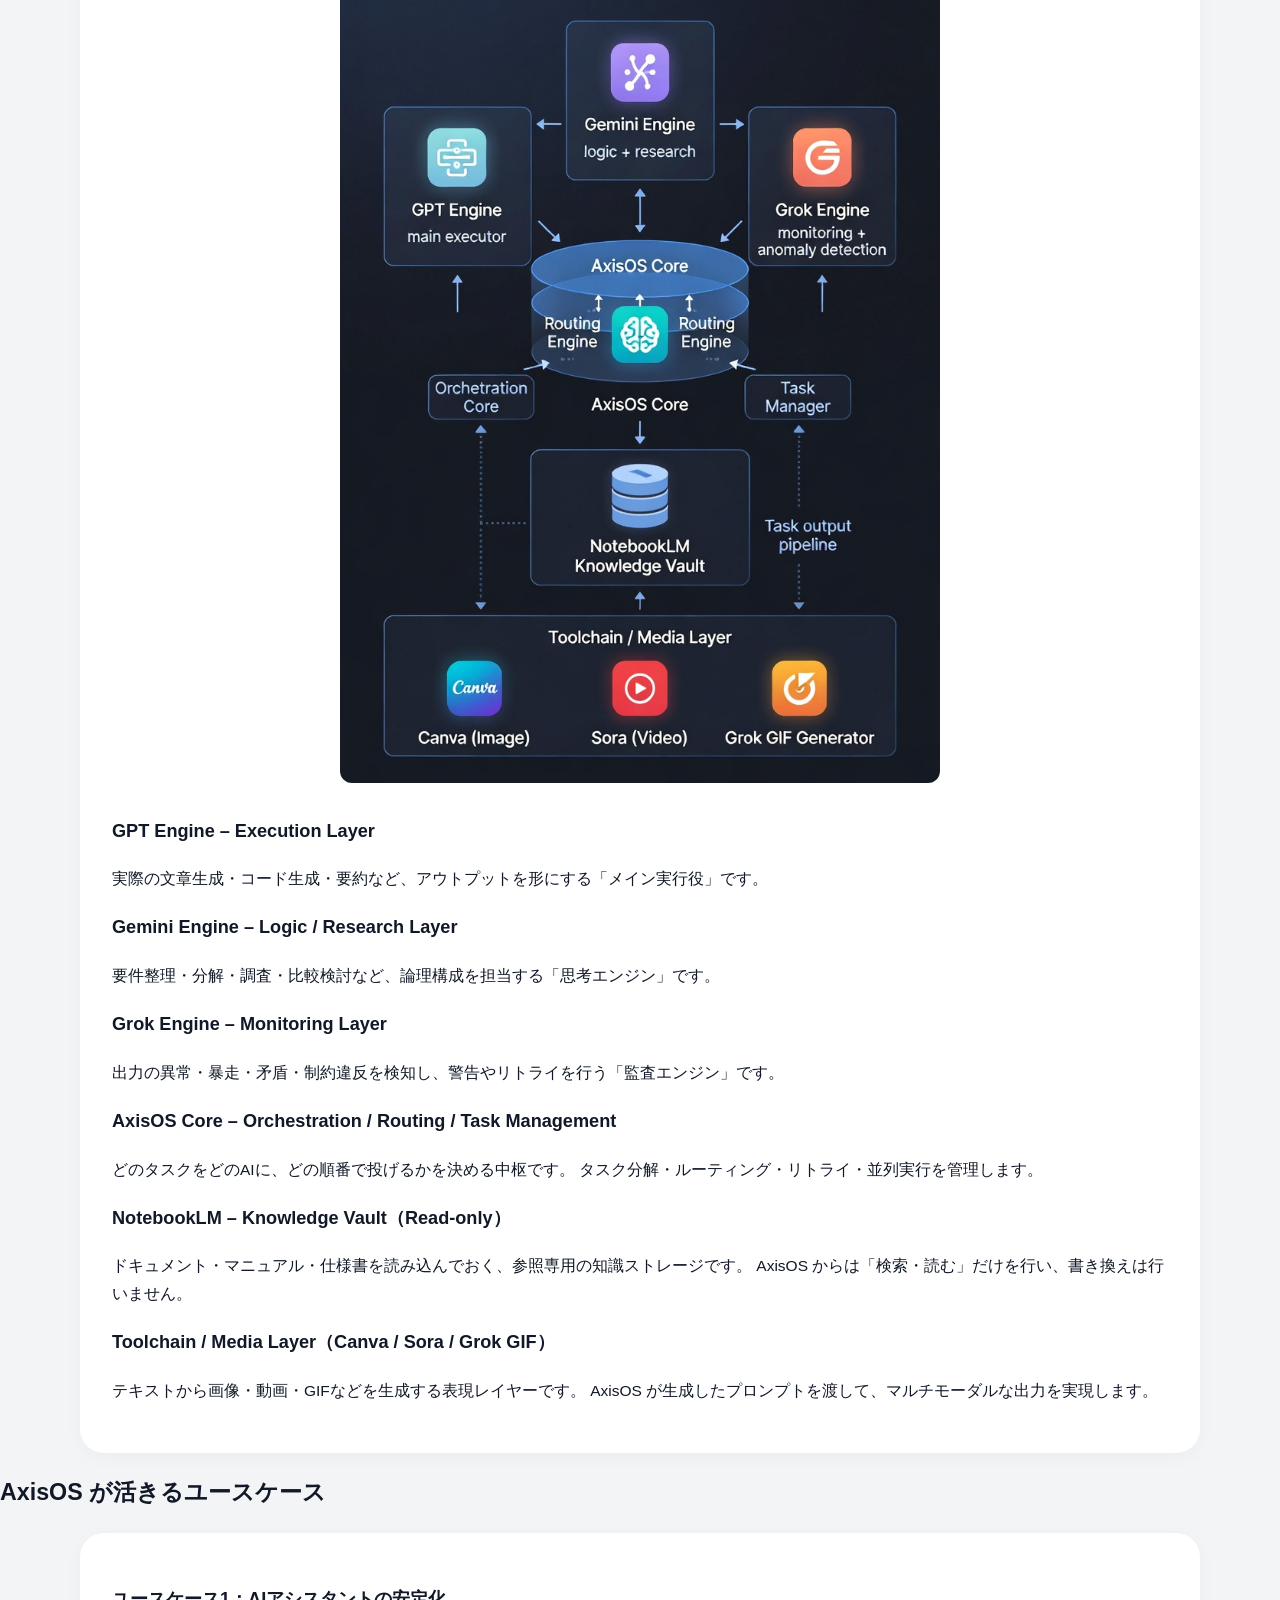
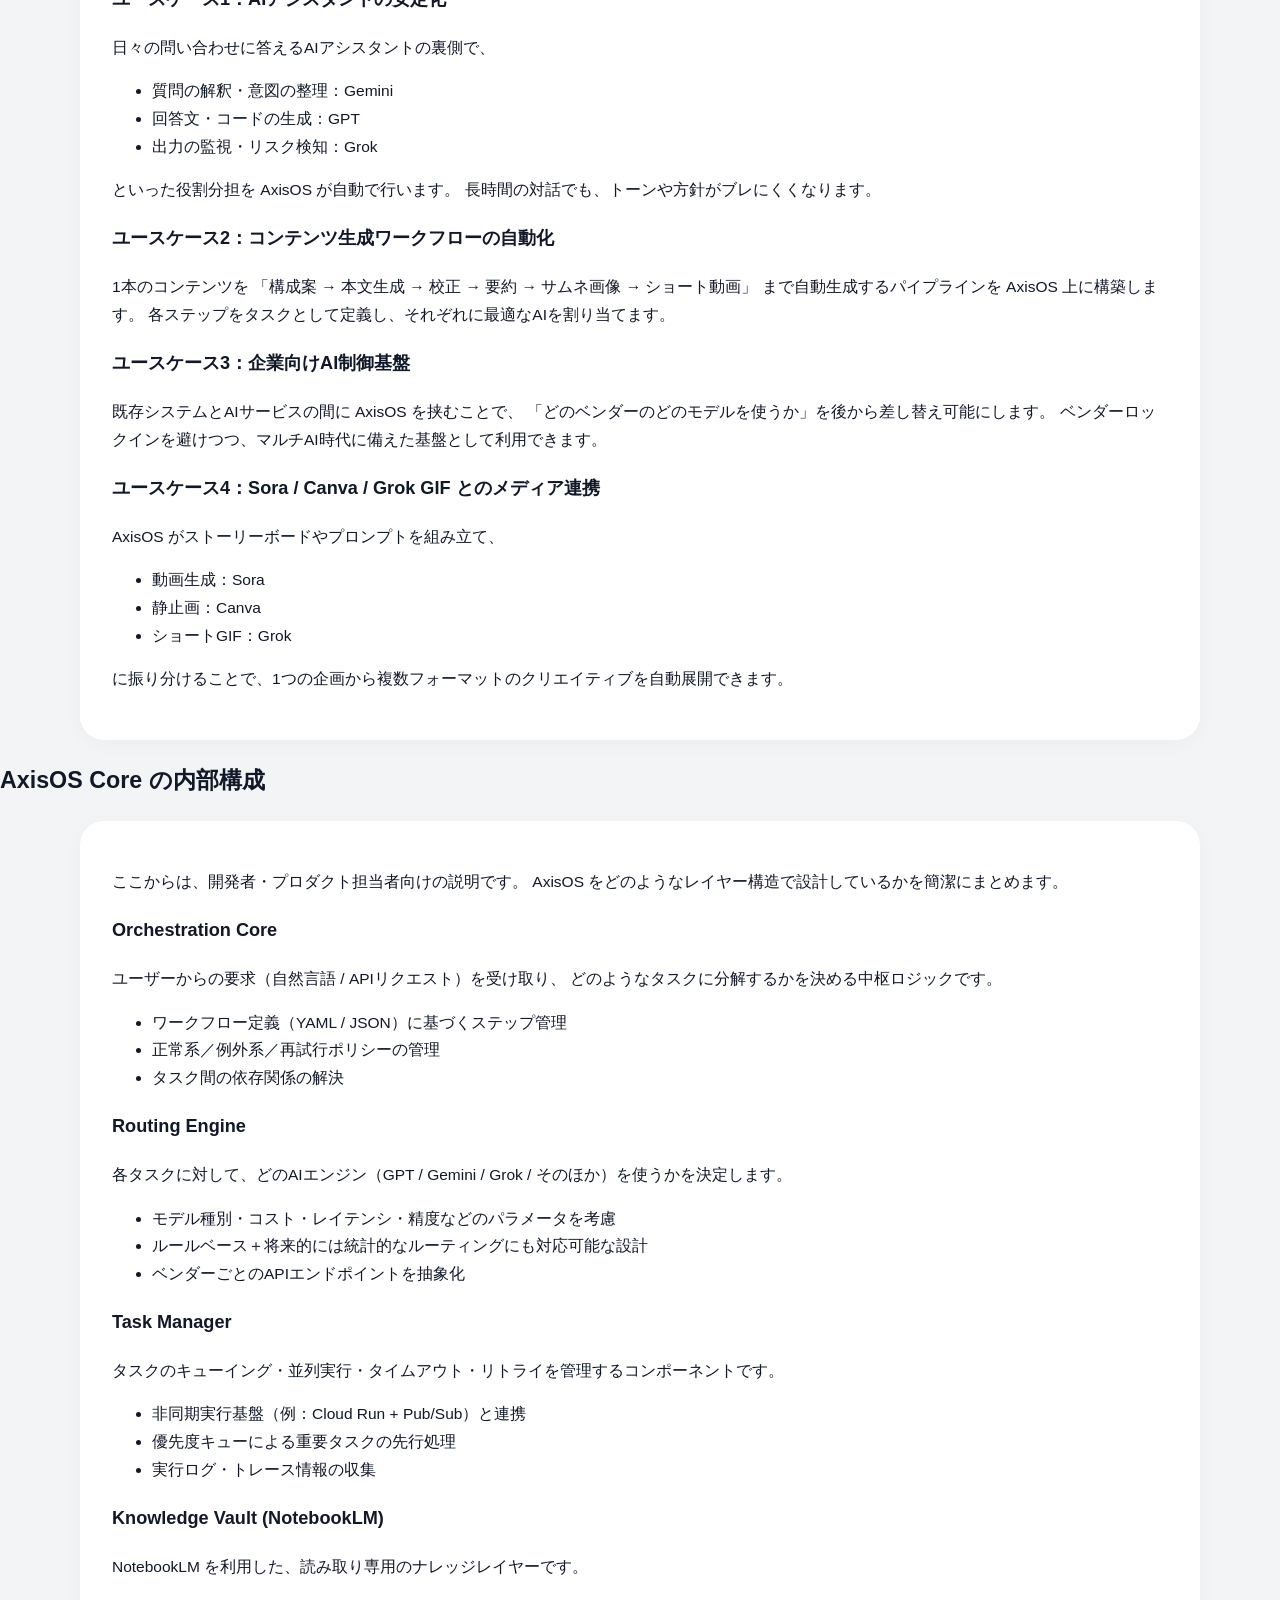
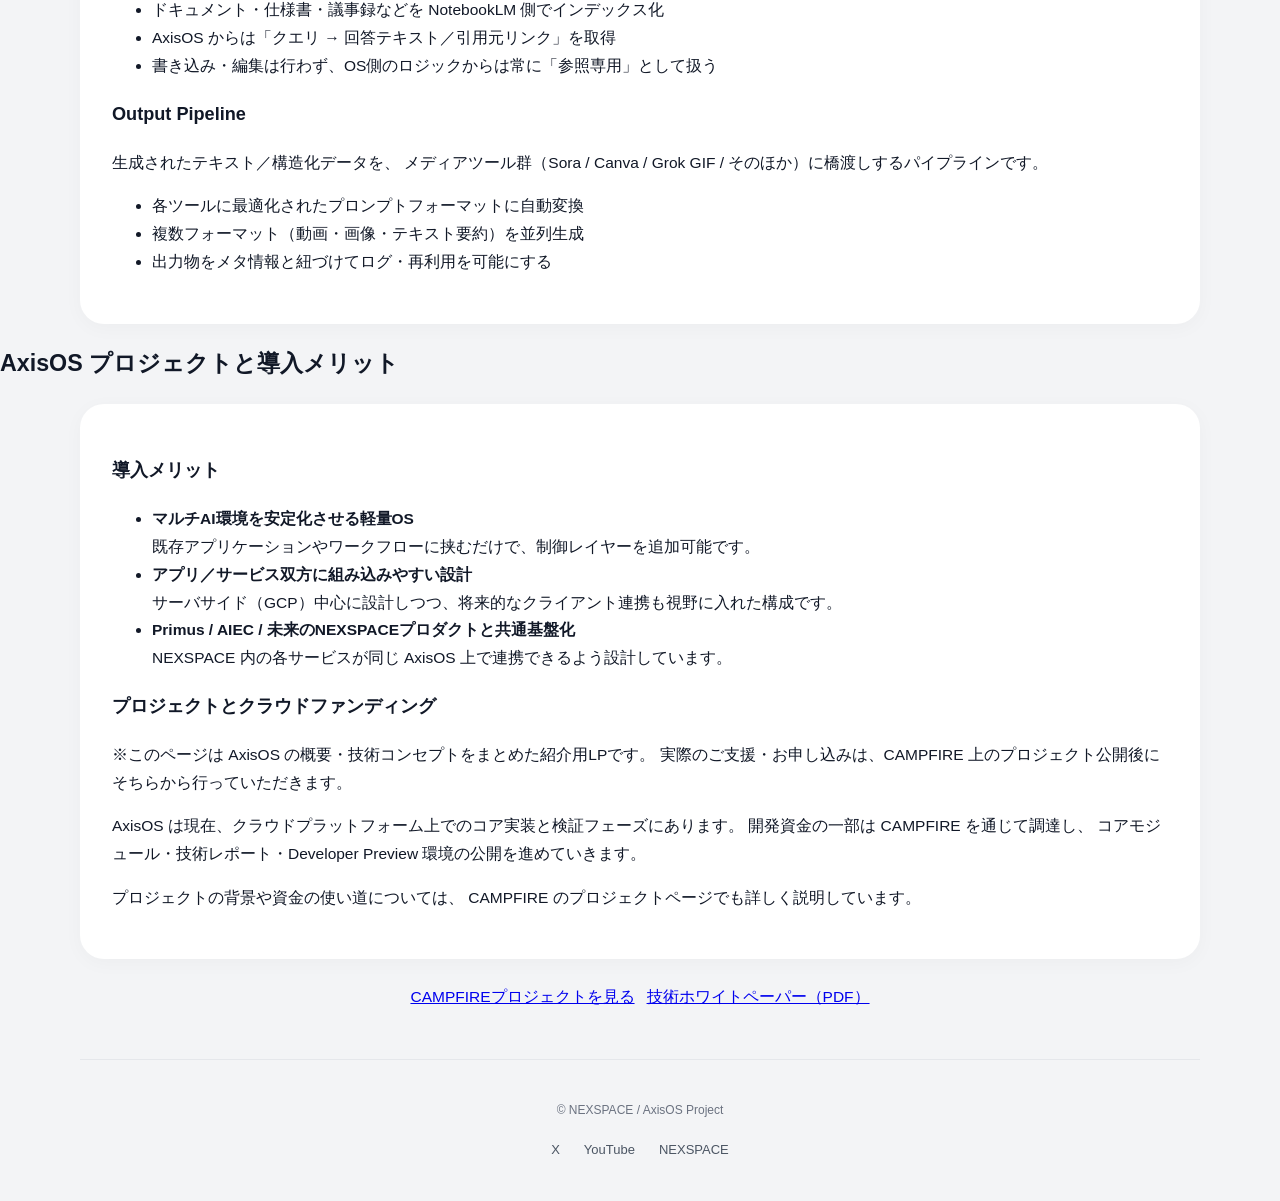
==== commit ef1db5c7: "AxisOS LPのデザイン修正とアーキテクチャ図の調整" ====
--- a/index.html
+++ b/index.html
@@ -15,10 +15,10 @@
             <div style="font-weight:700;">AxisOS</div>
             <nav>
                 <a href="#overview">概要</a>
-                <a href="#architecture">アーキテクチャ</a>
-                <a href="#usecases">ユースケース</a>
-                <a href="#technical">技術詳細</a>
-                <a href="#project">プロジェクト</a>
+                <a href="#architecture">構成</a>
+                <a href="#usecases">用途</a>
+                <a href="#technical">技術</a>
+                <a href="#project">CF</a>
             </nav>
         </div>
     </header>
@@ -280,12 +280,11 @@
     </main>
 
     <footer>
-        <div style="font-size:12px; color:#6b7280;">© NEXSPACE / AxisOS Project</div>
-        <div style="font-size:12px;">
-            <!-- TODO: 各種公式リンクが整い次第URLを差し替え -->
-            <a href="#" target="_blank" rel="noopener">X</a> ・
-            <a href="#" target="_blank" rel="noopener">YouTube</a> ・
-            <a href="#" target="_blank" rel="noopener">NEXSPACE</a>
+        <div class="footer-copy">© NEXSPACE / AxisOS Project</div>
+        <div class="footer-links">
+            <a href="#" target="_blank">X</a>
+            <a href="#" target="_blank">YouTube</a>
+            <a href="#" target="_blank">NEXSPACE</a>
         </div>
     </footer>
 </body>
--- a/axisos.css
+++ b/axisos.css
@@ -14,30 +14,51 @@
   font-family: -apple-system, BlinkMacSystemFont, "Segoe UI", "Noto Sans JP", sans-serif;
   background: var(--bg-page);
   color: var(--text-main);
-  line-height: 1.8; /* 少し詰めました */
+  line-height: 1.8;
   font-size: 15.5px;
 }
 
+/* --- ヘッダー --- */
 header {
   position: sticky;
   top: 0;
   z-index: 100;
-  width: 100%; /* 全幅に修正 */
-  background: rgba(248, 250, 252, 0.9);
+  width: 100%;
+  background: rgba(255, 255, 255, 0.9);
   border-bottom: 1px solid #e5e7eb;
   backdrop-filter: blur(12px);
-  padding: 12px 24px;
+  padding: 8px 16px;
 }
 
-/* ヘッダー内部のコンテナ */
 .header-inner {
   max-width: 1120px;
   margin: 0 auto;
   display: flex;
+  flex-direction: row; /* 基本は横並び */
   align-items: center;
   justify-content: space-between;
 }
 
+header div {
+  font-size: 18px;
+  font-weight: 700;
+}
+
+nav {
+  display: flex;
+  gap: 16px;
+}
+
+nav a {
+  text-decoration: none;
+  font-size: 14px;
+  color: var(--text-muted);
+  transition: color 0.2s;
+}
+
+nav a:hover { color: var(--accent); }
+
+/* --- メインコンテンツ --- */
 .hero {
   max-width: 1120px;
   margin: 24px auto;
@@ -64,32 +85,95 @@
   display: block;
 }
 
-/* カード形式の共通設定 */
 .section-card {
+  max-width: 1120px;
+  margin: 16px auto;
   background: var(--bg-card);
   border-radius: 24px;
   padding: 32px;
-  margin-top: 16px;
   box-shadow: 0 4px 20px rgba(0,0,0,0.03);
 }
 
-/* アーキテクチャ図のサイズ固定 */
 .architecture-diagram {
   display: block;
-  max-width: 480px; /* 少し大きくしました */
+  max-width: 600px;
   width: 100%;
   margin: 32px auto;
   border-radius: 12px;
 }
 
-/* スマホ対応（メディアクエリ） */
+.hero-cta {
+  display: flex;
+  gap: 12px;
+  justify-content: center;
+  margin-top: 24px;
+}
+
+/* --- フッター --- */
+footer {
+  max-width: 1120px;
+  margin: 48px auto 0;
+  padding: 40px 24px;
+  border-top: 1px solid #e5e7eb;
+  text-align: center;
+}
+
+.footer-copy {
+  font-size: 12px;
+  color: var(--text-muted);
+  margin-bottom: 16px;
+}
+
+.footer-links {
+  display: flex;
+  justify-content: center;
+  gap: 24px;
+}
+
+.footer-links a {
+  text-decoration: none;
+  font-size: 13px;
+  color: #4b5563;
+  font-weight: 500;
+}
+
+/* --- モバイル対応 (768px以下) --- */
 @media (max-width: 768px) {
+  .header-inner {
+    flex-direction: column;
+    gap: 8px;
+  }
+
+  nav {
+    width: 100%;
+    overflow-x: auto;
+    justify-content: flex-start;
+    padding-bottom: 4px;
+    -webkit-overflow-scrolling: touch;
+  }
+
+  nav::-webkit-scrollbar { display: none; }
+
+  nav a {
+    white-space: nowrap;
+    padding: 4px 8px;
+  }
+
   .hero {
     flex-direction: column;
     padding: 24px;
     margin: 16px;
   }
+
   .hero h1 { font-size: 28px; }
-  .section-card { padding: 20px; }
-  header nav { display: none; } /* スマホではナビを隠してスッキリ */
+
+  .hero-cta {
+    flex-direction: column;
+    width: 100%;
+  }
+
+  .section-card {
+    padding: 20px;
+    margin: 16px;
+  }
 }
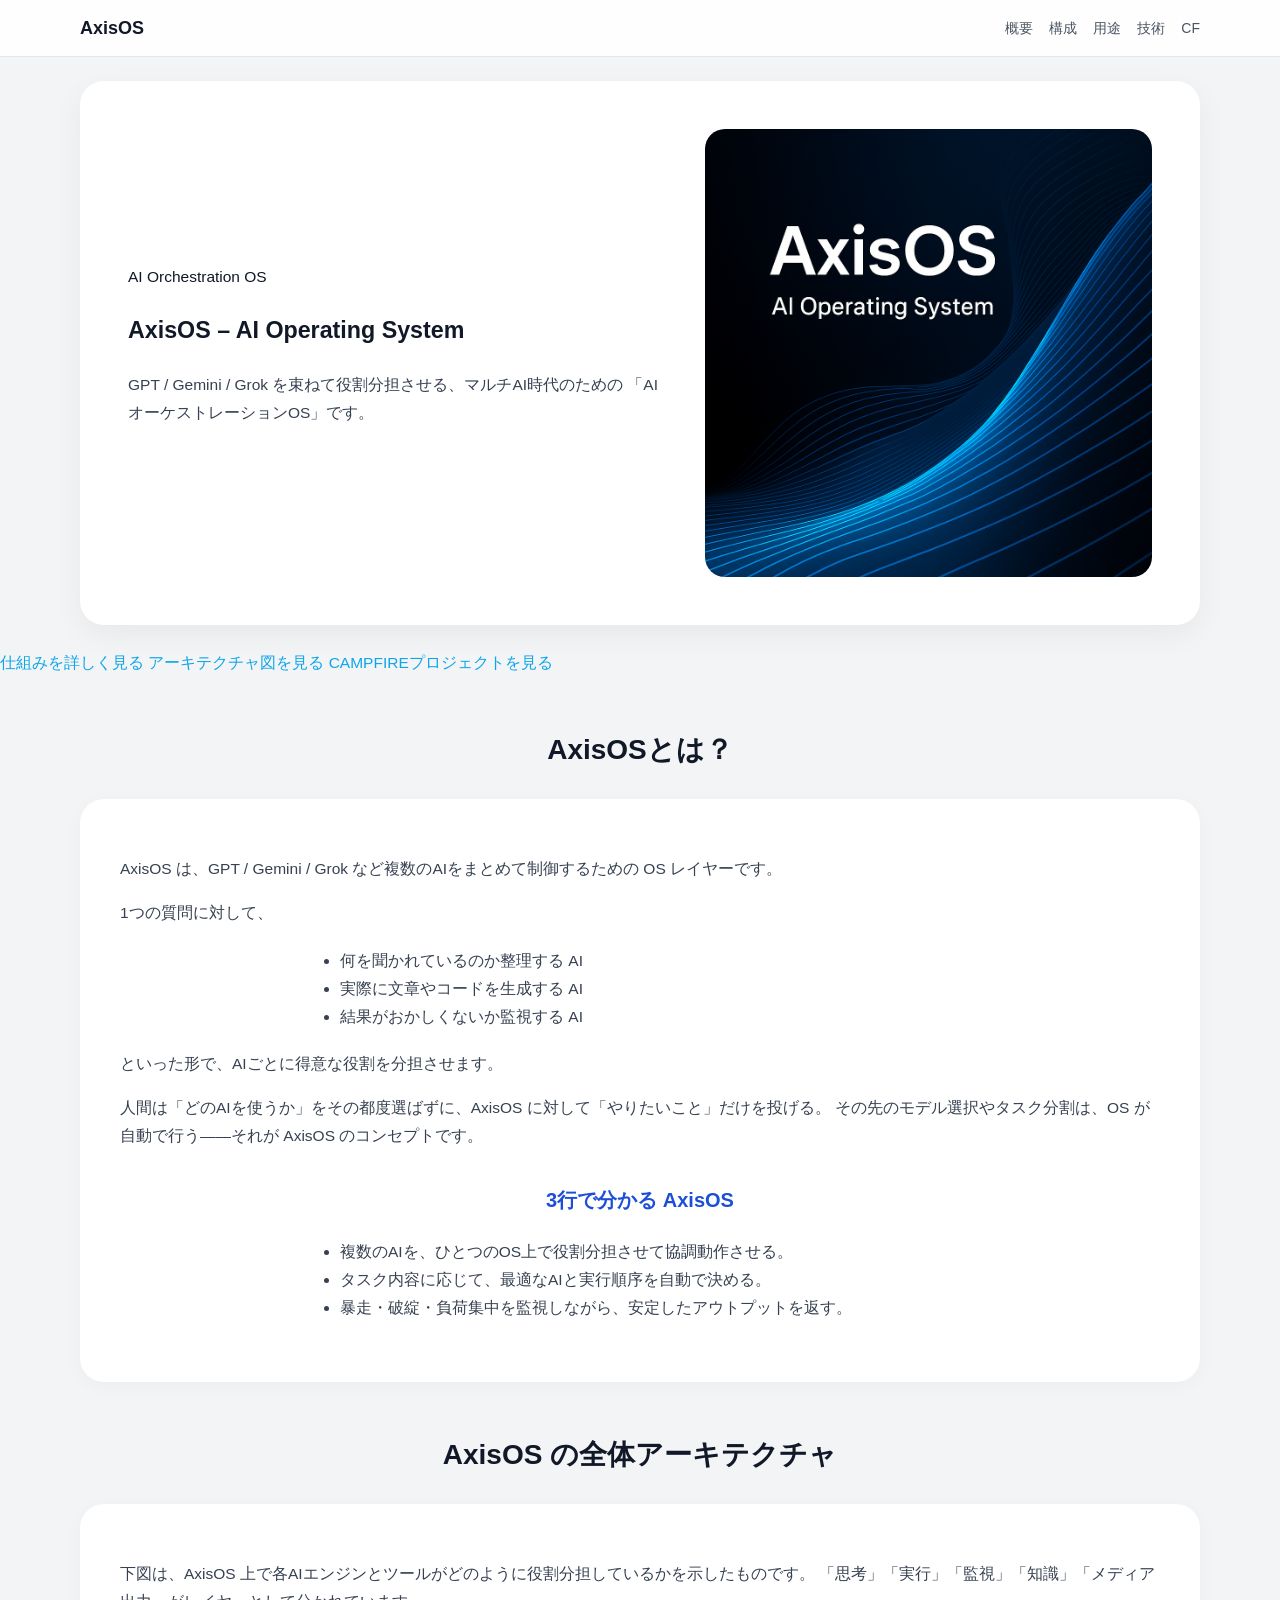
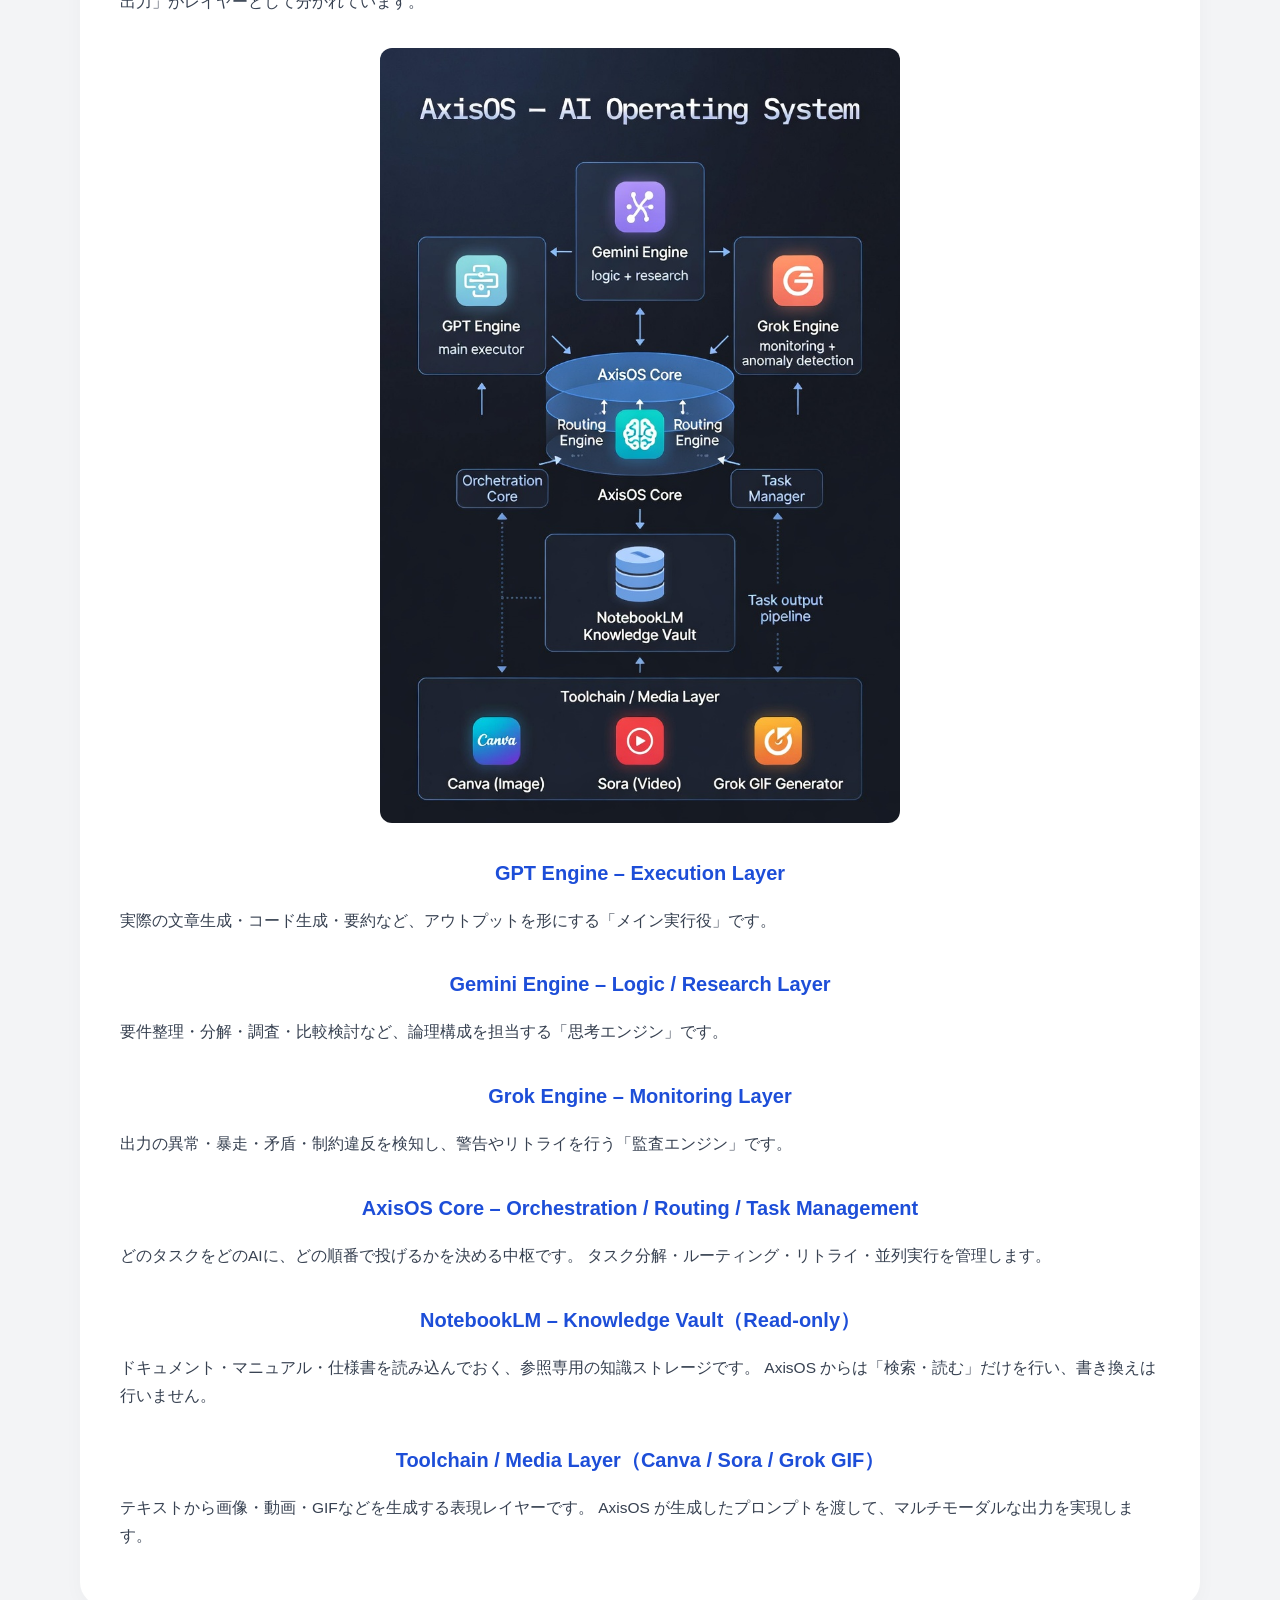
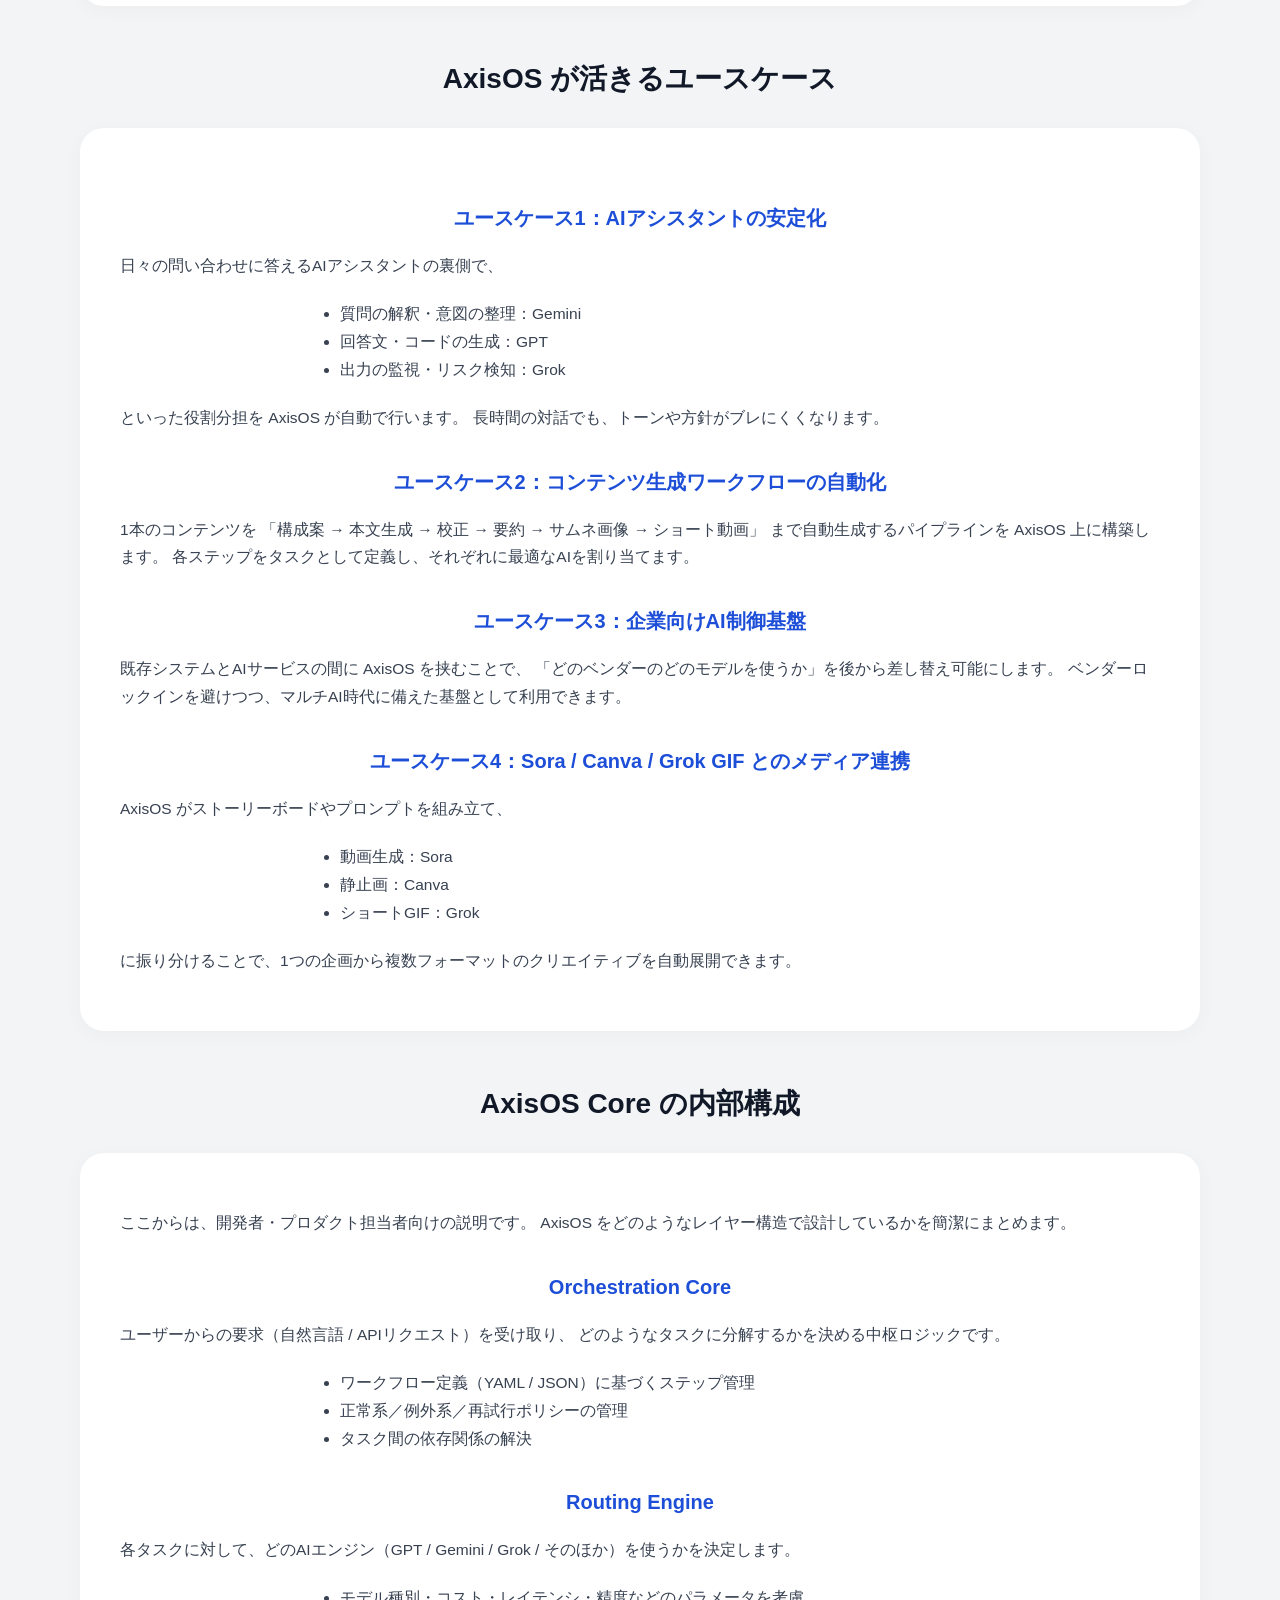
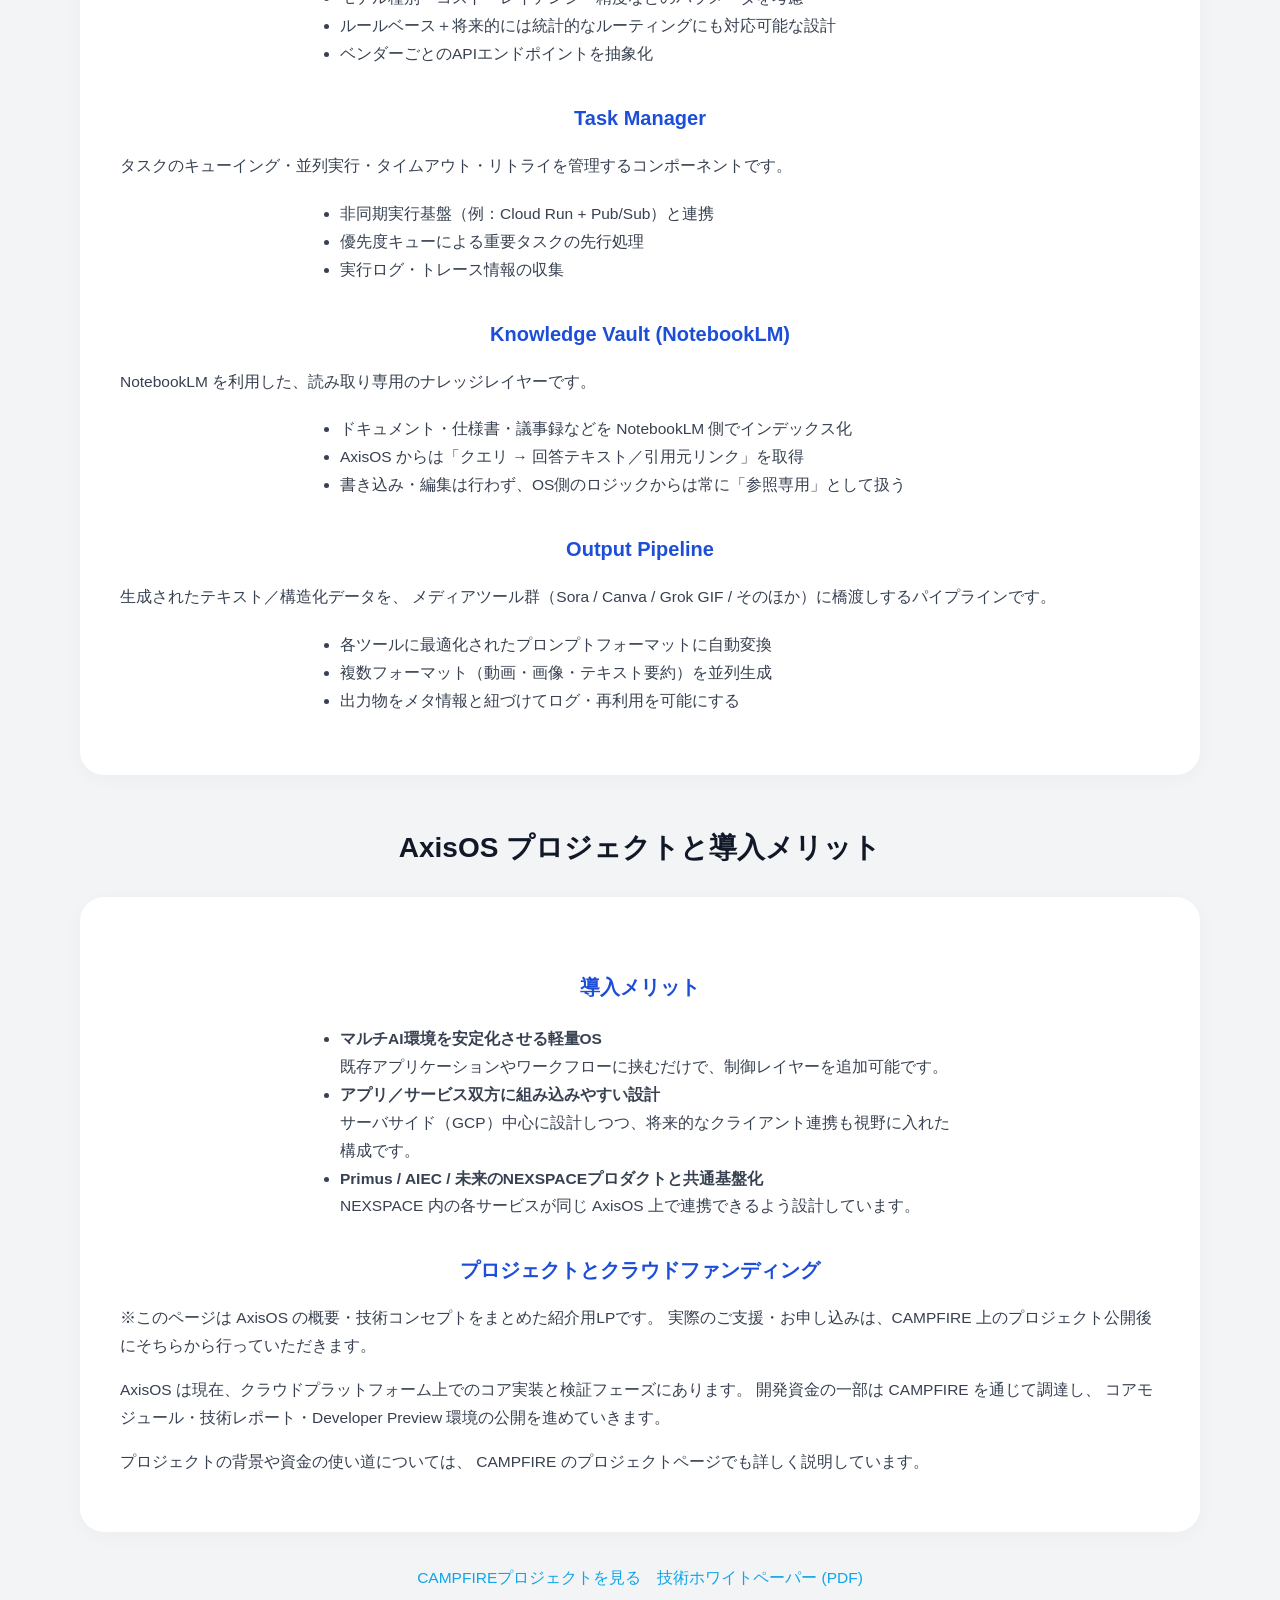
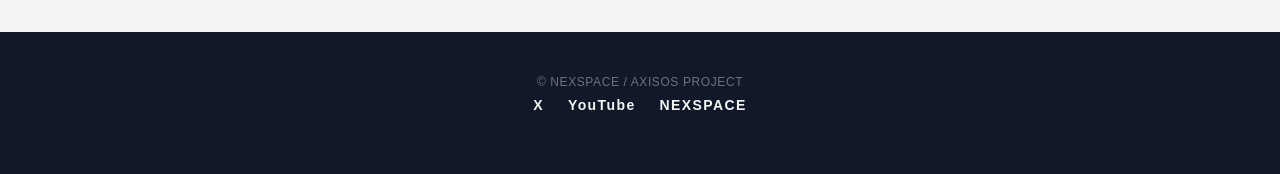
==== commit 9c27cad8: "リンクのボタン化とフッターのスリム化" ====
--- a/index.html
+++ b/index.html
@@ -271,10 +271,9 @@
                     CAMPFIRE のプロジェクトページでも詳しく説明しています。
                 </p>
             </div>
-            <div class="hero-cta" style="margin-top:24px;">
-                <!-- TODO: CAMPFIRE / ホワイトペーパー公開後にURLを差し替え -->
-                <a class="btn-primary" href="#" target="_blank" rel="noopener">CAMPFIREプロジェクトを見る</a>
-                <a class="btn-outline" href="#" target="_blank" rel="noopener">技術ホワイトペーパー（PDF）</a>
+            <div class="final-actions">
+                <a class="btn-primary" href="#" target="_blank">CAMPFIREプロジェクトを見る</a>
+                <a class="btn-outline" href="#" target="_blank">技術ホワイトペーパー (PDF)</a>
             </div>
         </section>
     </main>
--- a/axisos.css
+++ b/axisos.css
@@ -1,4 +1,5 @@
 :root {
+  /* AxisOS ブランドカラー */
   --accent: #0ea5e9;
   --accent-soft: #1d4ed8;
   --bg-page: #f3f4f6;
@@ -16,9 +17,18 @@
   color: var(--text-main);
   line-height: 1.8;
   font-size: 15.5px;
-}
-
-/* --- ヘッダー --- */
+  -webkit-font-smoothing: antialiased;
+}
+
+/* リンク共通 */
+a {
+  color: var(--accent);
+  text-decoration: none;
+  transition: opacity 0.2s;
+}
+a:hover { opacity: 0.7; }
+
+/* ヘッダー：画面上部に固定＋ボケ効果 */
 header {
   position: sticky;
   top: 0;
@@ -27,42 +37,36 @@
   background: rgba(255, 255, 255, 0.9);
   border-bottom: 1px solid #e5e7eb;
   backdrop-filter: blur(12px);
-  padding: 8px 16px;
+  padding: 12px 24px;
 }
 
 .header-inner {
   max-width: 1120px;
   margin: 0 auto;
   display: flex;
-  flex-direction: row; /* 基本は横並び */
   align-items: center;
   justify-content: space-between;
 }
 
-header div {
-  font-size: 18px;
-  font-weight: 700;
-}
-
+header div { font-weight: 700; font-size: 18px; }
+
+/* ナビゲーション：スマホでは横スクロール可能に */
 nav {
   display: flex;
   gap: 16px;
 }
 
 nav a {
-  text-decoration: none;
   font-size: 14px;
-  color: var(--text-muted);
-  transition: color 0.2s;
-}
-
-nav a:hover { color: var(--accent); }
-
-/* --- メインコンテンツ --- */
+  color: #4b5563;
+  font-weight: 500;
+}
+
+/* ヒーローセクション：カード型 */
 .hero {
   max-width: 1120px;
   margin: 24px auto;
-  padding: 40px;
+  padding: 48px;
   background: var(--bg-card);
   border-radius: 24px;
   display: flex;
@@ -74,106 +78,132 @@
 .hero-main { flex: 1.2; }
 .hero-visual {
   flex: 1;
-  background: #000;
+  background: radial-gradient(circle at top left, #0b1120 0, #020617 100%);
   border-radius: 20px;
   overflow: hidden;
-}
-
-.hero-image {
-  width: 100%;
-  height: auto;
-  display: block;
-}
-
+  display: flex;
+  align-items: center;
+}
+
+.hero-image { width: 100%; height: auto; display: block; }
+
+/* 見出しのセンタリング修正 */
+h2 {
+  font-size: 28px;
+  text-align: center;
+  margin: 48px 0 24px;
+  font-weight: 800;
+  width: 100%;
+}
+
+h3 {
+  font-size: 20px;
+  text-align: center;
+  margin: 32px 0 16px;
+  color: var(--accent-soft);
+  width: 100%;
+}
+
+/* コンテンツカード */
 .section-card {
   max-width: 1120px;
-  margin: 16px auto;
+  margin: 0 auto 16px;
   background: var(--bg-card);
   border-radius: 24px;
-  padding: 32px;
+  padding: 40px;
   box-shadow: 0 4px 20px rgba(0,0,0,0.03);
 }
 
+p { margin: 16px 0; color: #374151; }
+
+ul {
+  max-width: 640px;
+  margin: 20px auto;
+  padding-left: 20px;
+  color: #374151;
+  text-align: left;
+}
+
+/* アーキテクチャ図のサイズ固定 */
 .architecture-diagram {
   display: block;
-  max-width: 600px;
+  max-width: 520px;
   width: 100%;
   margin: 32px auto;
   border-radius: 12px;
 }
 
-.hero-cta {
-  display: flex;
-  gap: 12px;
+/* リンクをボタンとして整列させる */
+.final-actions {
+  display: flex;
+  flex-direction: column; /* スマホでは縦に並べる */
+  align-items: center;
+  gap: 16px;
+  margin: 32px 0;
+  padding: 0 24px;
+}
+
+/* プロフェッショナルなダークフッター */
+footer {
+  width: 100%;
+  margin-top: 40px;      /* 余白を半分に */
+  padding: 40px 24px;    /* 高さを半分に */
+  background-color: #111827; 
+  color: #9ca3af;
+  display: flex;
+  flex-direction: column;
+  align-items: center;
+  text-align: center;
+}
+
+.footer-links {
+  display: flex;
   justify-content: center;
-  margin-top: 24px;
-}
-
-/* --- フッター --- */
-footer {
-  max-width: 1120px;
-  margin: 48px auto 0;
-  padding: 40px 24px;
-  border-top: 1px solid #e5e7eb;
-  text-align: center;
+  gap: 24px;             /* 間隔を少し詰める */
+  margin-bottom: 16px;   /* 余白を削減 */
+}
+
+.footer-links a {
+  color: #f3f4f6;
+  font-size: 14px;
+  font-weight: 600;
+  letter-spacing: 0.1em;
 }
 
 .footer-copy {
   font-size: 12px;
-  color: var(--text-muted);
-  margin-bottom: 16px;
-}
-
-.footer-links {
-  display: flex;
-  justify-content: center;
-  gap: 24px;
-}
-
-.footer-links a {
-  text-decoration: none;
-  font-size: 13px;
-  color: #4b5563;
-  font-weight: 500;
-}
-
-/* --- モバイル対応 (768px以下) --- */
+  color: #6b7280;
+  letter-spacing: 0.05em;
+  text-transform: uppercase;
+}
+
+@media (min-width: 768px) {
+  .final-actions {
+    flex-direction: row;
+    justify-content: center;
+  }
+}
+
+/* モバイル対応：iPhone 16eなど */
 @media (max-width: 768px) {
-  .header-inner {
-    flex-direction: column;
-    gap: 8px;
+  header { padding: 10px 16px; }
+  .header-inner { flex-direction: column; gap: 12px; }
+  nav { 
+    width: 100%; 
+    justify-content: center; 
+    overflow-x: auto; 
+    padding-bottom: 4px;
+    gap: 12px;
   }
-
-  nav {
-    width: 100%;
-    overflow-x: auto;
-    justify-content: flex-start;
-    padding-bottom: 4px;
-    -webkit-overflow-scrolling: touch;
-  }
-
   nav::-webkit-scrollbar { display: none; }
-
-  nav a {
-    white-space: nowrap;
-    padding: 4px 8px;
-  }
-
-  .hero {
-    flex-direction: column;
-    padding: 24px;
-    margin: 16px;
-  }
-
-  .hero h1 { font-size: 28px; }
-
-  .hero-cta {
-    flex-direction: column;
-    width: 100%;
-  }
-
-  .section-card {
-    padding: 20px;
-    margin: 16px;
-  }
+  nav a { white-space: nowrap; font-size: 13px; }
+
+  .hero { flex-direction: column; padding: 32px 20px; margin: 16px; }
+  .hero h1 { font-size: 26px; text-align: center; }
+  .hero p { text-align: center; font-size: 14px; }
+  
+  .section-card { padding: 24px 20px; margin: 0 16px 16px; }
+  h2 { font-size: 22px; margin: 32px 0 16px; }
+  
+  .footer-links { gap: 20px; flex-wrap: wrap; }
 }
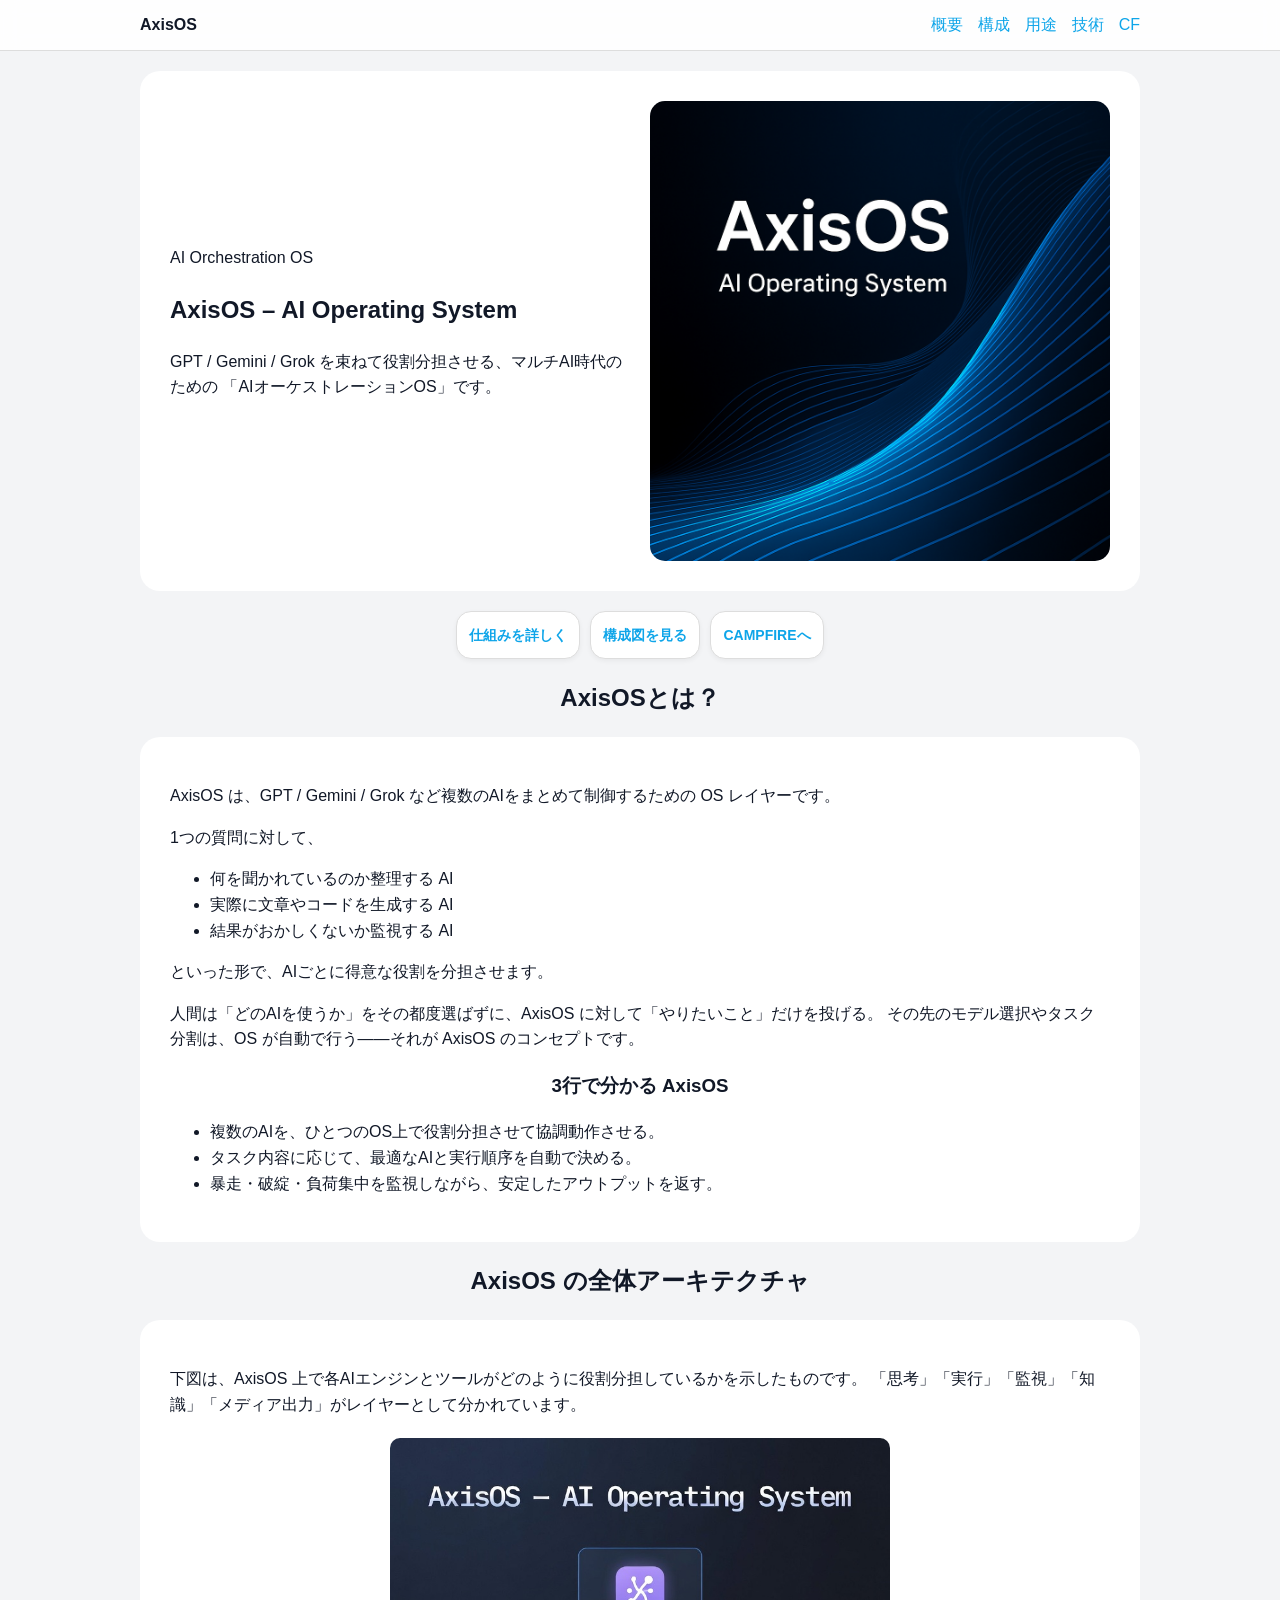
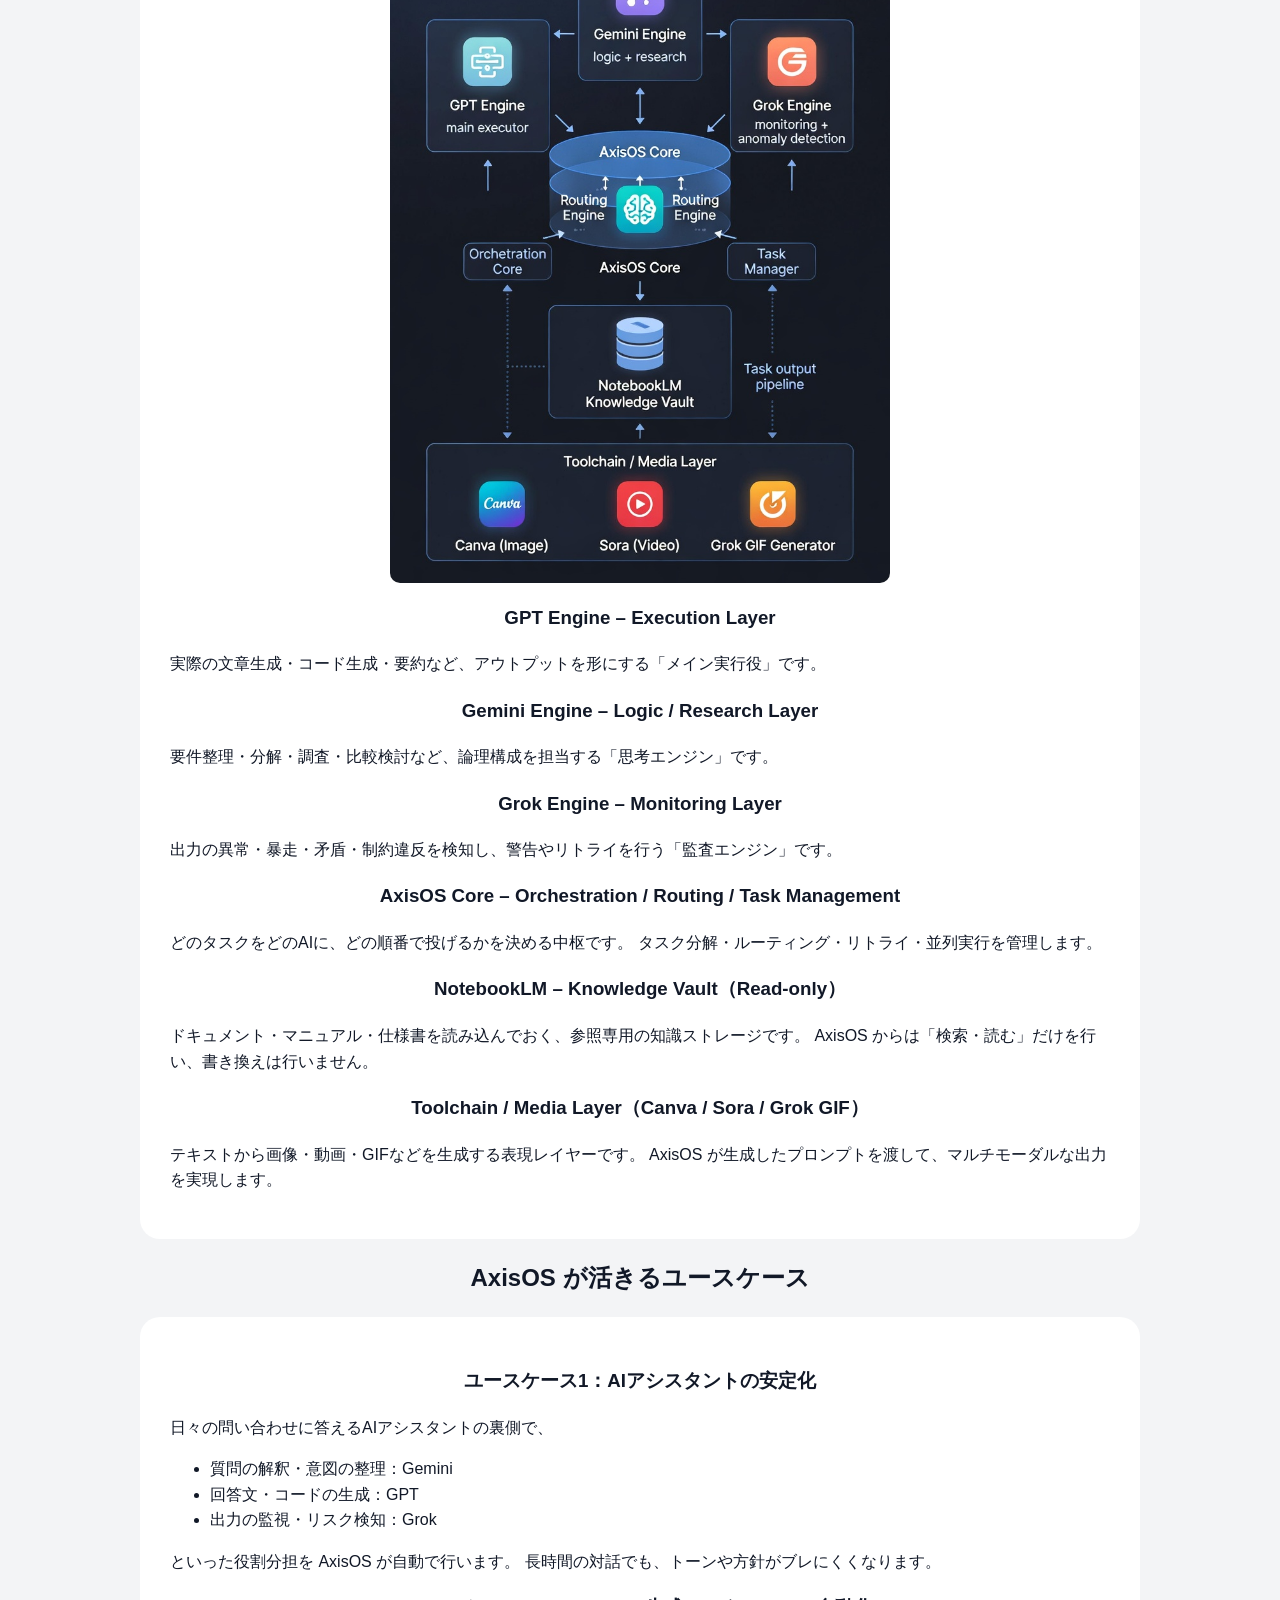
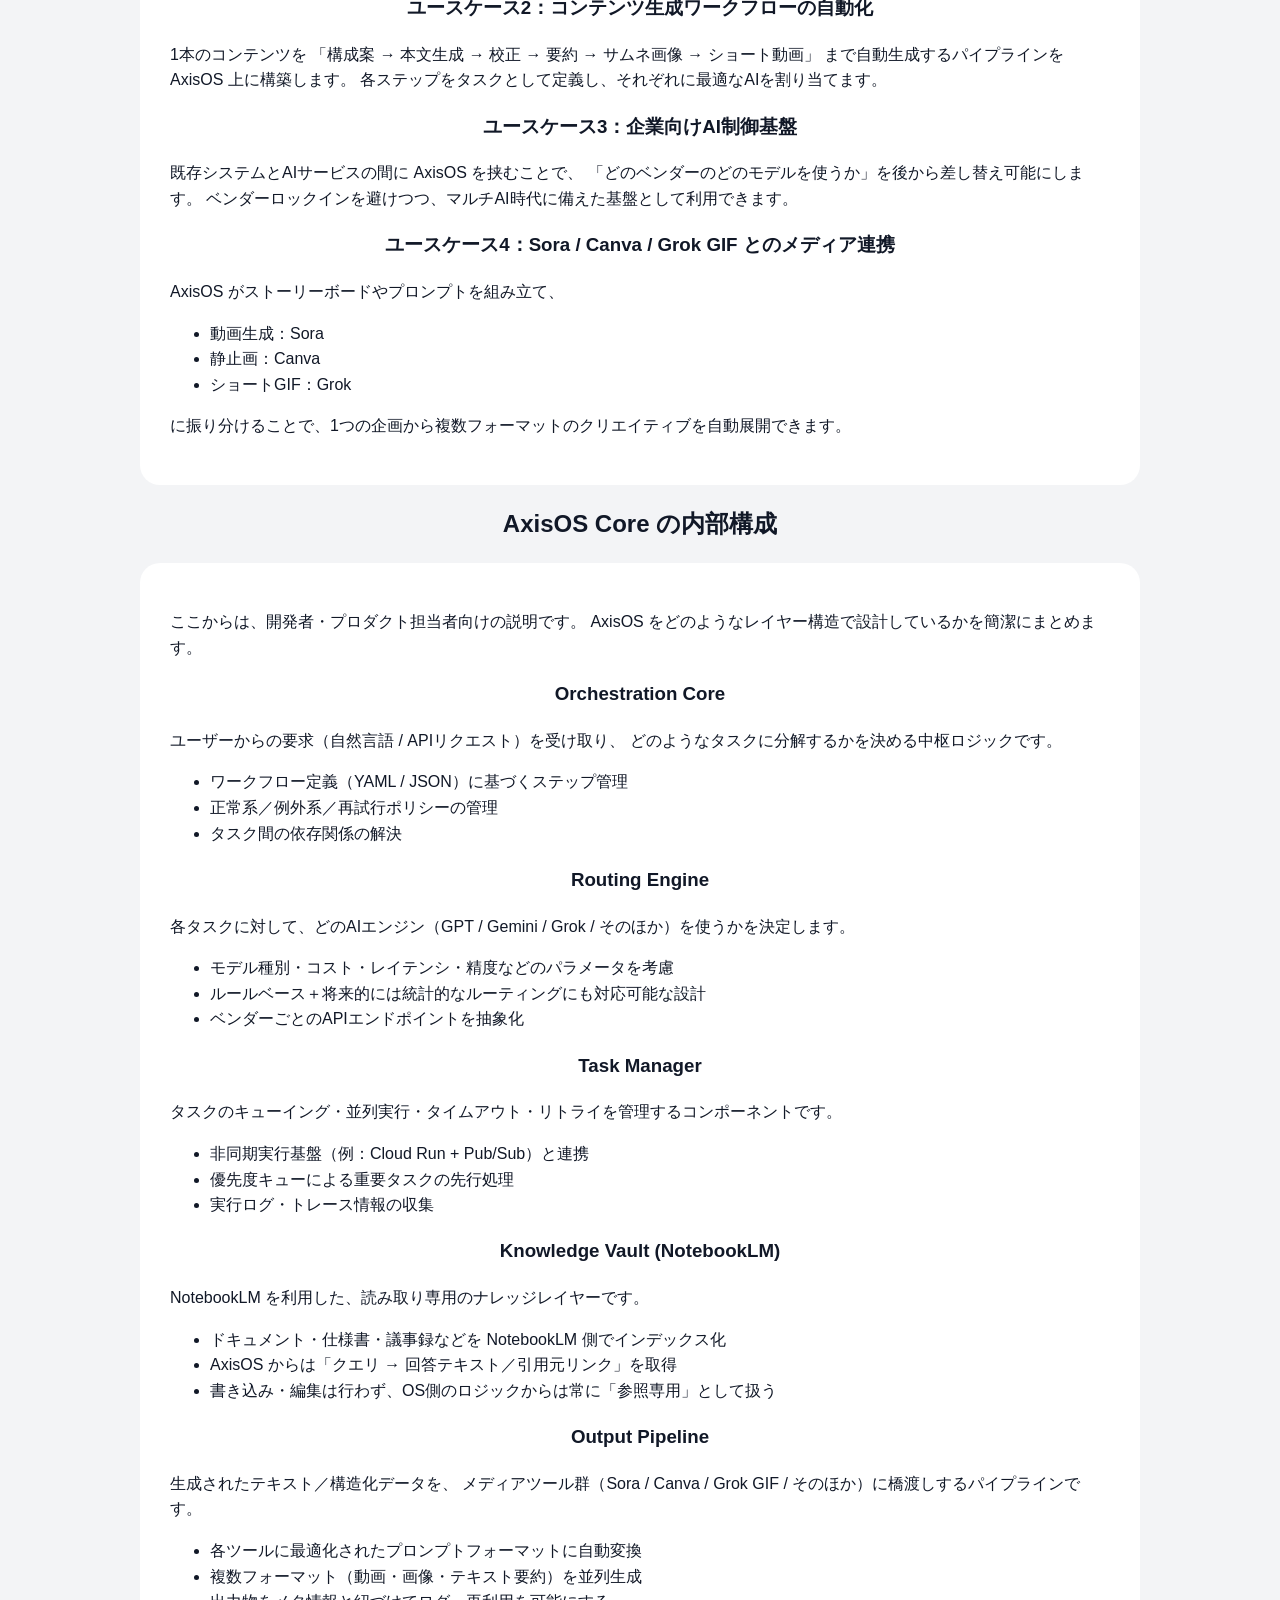
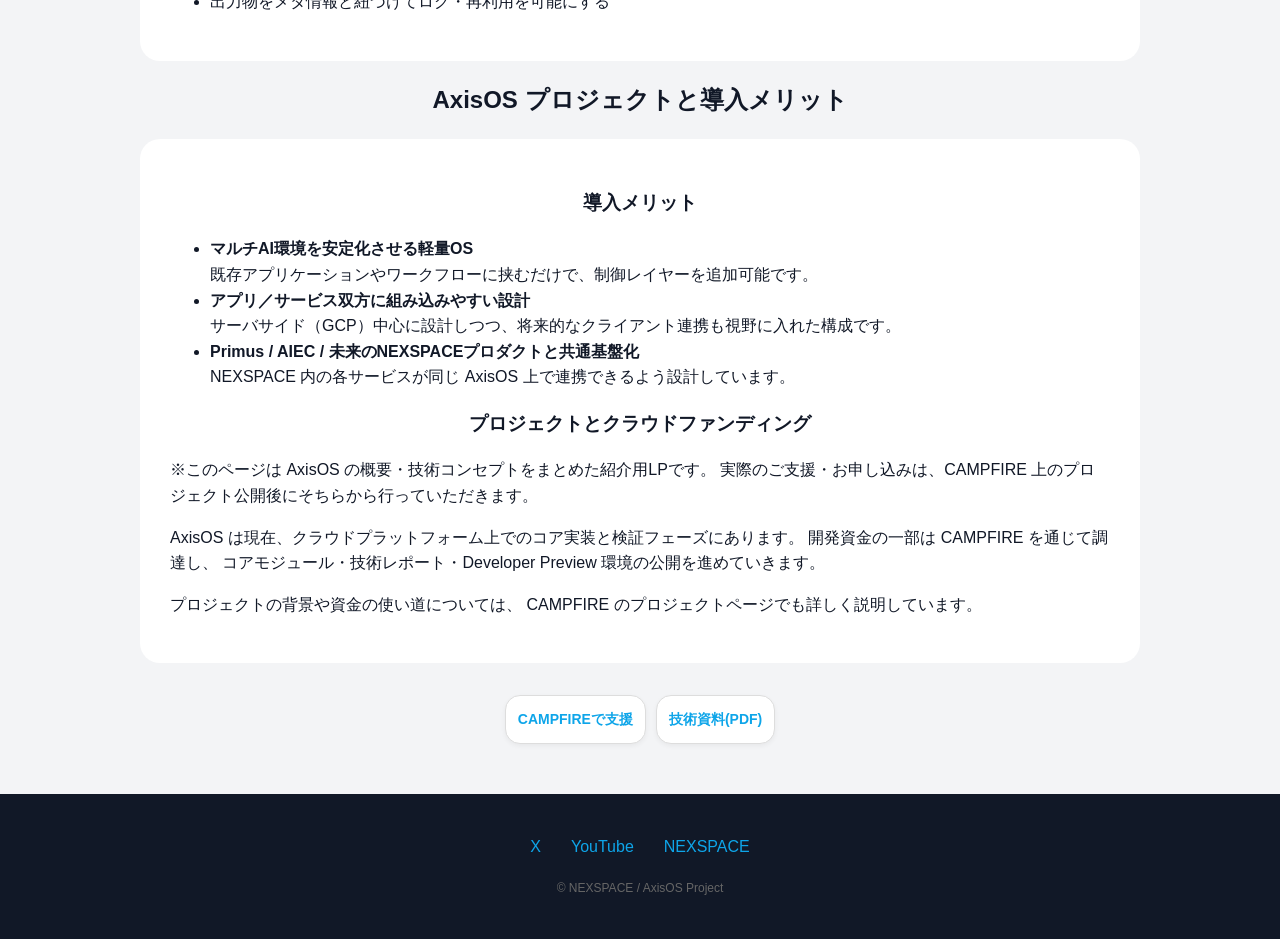
==== commit d302dd0a: "ランチャーUIへの統一とコードのクリーンアップ" ====
--- a/index.html
+++ b/index.html
@@ -38,11 +38,12 @@
                 <img class="hero-image" src="img/axisos-hero.png" alt="AxisOS – AI Operating System">
             </div>
         </section>
+
         <section class="hero-actions">
-            <div class="hero-actions-inner">
-                <a class="btn-primary" href="#overview">仕組みを詳しく見る</a>
-                <a class="btn-outline" href="#architecture">アーキテクチャ図を見る</a>
-                <a class="btn-outline" href="#project">CAMPFIREプロジェクトを見る</a>
+            <div class="action-launcher">
+                <a href="#overview">仕組みを詳しく</a>
+                <a href="#architecture">構成図を見る</a>
+                <a href="#project">CAMPFIREへ</a>
             </div>
         </section>
 
@@ -271,20 +272,20 @@
                     CAMPFIRE のプロジェクトページでも詳しく説明しています。
                 </p>
             </div>
-            <div class="final-actions">
-                <a class="btn-primary" href="#" target="_blank">CAMPFIREプロジェクトを見る</a>
-                <a class="btn-outline" href="#" target="_blank">技術ホワイトペーパー (PDF)</a>
+            <div class="action-launcher" style="margin-top: 32px;">
+                <a href="#" target="_blank">CAMPFIREで支援</a>
+                <a href="#" target="_blank">技術資料(PDF)</a>
             </div>
         </section>
     </main>
 
     <footer>
-        <div class="footer-copy">© NEXSPACE / AxisOS Project</div>
         <div class="footer-links">
             <a href="#" target="_blank">X</a>
             <a href="#" target="_blank">YouTube</a>
             <a href="#" target="_blank">NEXSPACE</a>
         </div>
+        <div class="footer-copy">© NEXSPACE / AxisOS Project</div>
     </footer>
 </body>
 
--- a/axisos.css
+++ b/axisos.css
@@ -1,7 +1,5 @@
 :root {
-  /* AxisOS ブランドカラー */
   --accent: #0ea5e9;
-  --accent-soft: #1d4ed8;
   --bg-page: #f3f4f6;
   --bg-card: #ffffff;
   --text-main: #111827;
@@ -9,201 +7,36 @@
 }
 
 * { box-sizing: border-box; }
+body { margin: 0; font-family: sans-serif; background: var(--bg-page); color: var(--text-main); line-height: 1.6; }
+a { color: var(--accent); text-decoration: none; }
 
-body {
-  margin: 0;
-  font-family: -apple-system, BlinkMacSystemFont, "Segoe UI", "Noto Sans JP", sans-serif;
-  background: var(--bg-page);
-  color: var(--text-main);
-  line-height: 1.8;
-  font-size: 15.5px;
-  -webkit-font-smoothing: antialiased;
+header { position: sticky; top: 0; z-index: 100; background: rgba(255,255,255,0.9); backdrop-filter: blur(10px); border-bottom: 1px solid #ddd; padding: 12px; }
+.header-inner { max-width: 1000px; margin: 0 auto; display: flex; justify-content: space-between; align-items: center; }
+nav { display: flex; gap: 15px; }
+
+.hero { max-width: 1000px; margin: 20px auto; padding: 30px; background: #fff; border-radius: 20px; display: flex; align-items: center; gap: 20px; }
+.hero-main { flex: 1; }
+.hero-visual { flex: 1; border-radius: 15px; overflow: hidden; background: #000; }
+.hero-image { width: 100%; display: block; }
+
+h2, h3 { text-align: center; }
+.section-card { max-width: 1000px; margin: 0 auto 20px; background: #fff; border-radius: 20px; padding: 30px; }
+.architecture-diagram { display: block; max-width: 500px; width: 100%; margin: 20px auto; border-radius: 10px; }
+
+/* ランチャースタイル */
+.action-launcher { display: flex; justify-content: center; gap: 10px; flex-wrap: wrap; margin: 20px 0; }
+.action-launcher a {
+  min-width: 110px; padding: 12px; background: #fff; border: 1px solid #ddd; border-radius: 15px;
+  text-align: center; font-weight: bold; font-size: 14px; box-shadow: 0 2px 5px rgba(0,0,0,0.05);
 }
 
-/* リンク共通 */
-a {
-  color: var(--accent);
-  text-decoration: none;
-  transition: opacity 0.2s;
-}
-a:hover { opacity: 0.7; }
+footer { background: #111827; color: #fff; padding: 40px; text-align: center; margin-top: 50px; }
+.footer-links { display: flex; justify-content: center; gap: 30px; margin-bottom: 20px; }
+.footer-copy { font-size: 12px; color: #666; }
 
-/* ヘッダー：画面上部に固定＋ボケ効果 */
-header {
-  position: sticky;
-  top: 0;
-  z-index: 100;
-  width: 100%;
-  background: rgba(255, 255, 255, 0.9);
-  border-bottom: 1px solid #e5e7eb;
-  backdrop-filter: blur(12px);
-  padding: 12px 24px;
-}
-
-.header-inner {
-  max-width: 1120px;
-  margin: 0 auto;
-  display: flex;
-  align-items: center;
-  justify-content: space-between;
-}
-
-header div { font-weight: 700; font-size: 18px; }
-
-/* ナビゲーション：スマホでは横スクロール可能に */
-nav {
-  display: flex;
-  gap: 16px;
-}
-
-nav a {
-  font-size: 14px;
-  color: #4b5563;
-  font-weight: 500;
-}
-
-/* ヒーローセクション：カード型 */
-.hero {
-  max-width: 1120px;
-  margin: 24px auto;
-  padding: 48px;
-  background: var(--bg-card);
-  border-radius: 24px;
-  display: flex;
-  gap: 40px;
-  align-items: center;
-  box-shadow: 0 10px 30px rgba(0,0,0,0.05);
-}
-
-.hero-main { flex: 1.2; }
-.hero-visual {
-  flex: 1;
-  background: radial-gradient(circle at top left, #0b1120 0, #020617 100%);
-  border-radius: 20px;
-  overflow: hidden;
-  display: flex;
-  align-items: center;
-}
-
-.hero-image { width: 100%; height: auto; display: block; }
-
-/* 見出しのセンタリング修正 */
-h2 {
-  font-size: 28px;
-  text-align: center;
-  margin: 48px 0 24px;
-  font-weight: 800;
-  width: 100%;
-}
-
-h3 {
-  font-size: 20px;
-  text-align: center;
-  margin: 32px 0 16px;
-  color: var(--accent-soft);
-  width: 100%;
-}
-
-/* コンテンツカード */
-.section-card {
-  max-width: 1120px;
-  margin: 0 auto 16px;
-  background: var(--bg-card);
-  border-radius: 24px;
-  padding: 40px;
-  box-shadow: 0 4px 20px rgba(0,0,0,0.03);
-}
-
-p { margin: 16px 0; color: #374151; }
-
-ul {
-  max-width: 640px;
-  margin: 20px auto;
-  padding-left: 20px;
-  color: #374151;
-  text-align: left;
-}
-
-/* アーキテクチャ図のサイズ固定 */
-.architecture-diagram {
-  display: block;
-  max-width: 520px;
-  width: 100%;
-  margin: 32px auto;
-  border-radius: 12px;
-}
-
-/* リンクをボタンとして整列させる */
-.final-actions {
-  display: flex;
-  flex-direction: column; /* スマホでは縦に並べる */
-  align-items: center;
-  gap: 16px;
-  margin: 32px 0;
-  padding: 0 24px;
-}
-
-/* プロフェッショナルなダークフッター */
-footer {
-  width: 100%;
-  margin-top: 40px;      /* 余白を半分に */
-  padding: 40px 24px;    /* 高さを半分に */
-  background-color: #111827; 
-  color: #9ca3af;
-  display: flex;
-  flex-direction: column;
-  align-items: center;
-  text-align: center;
-}
-
-.footer-links {
-  display: flex;
-  justify-content: center;
-  gap: 24px;             /* 間隔を少し詰める */
-  margin-bottom: 16px;   /* 余白を削減 */
-}
-
-.footer-links a {
-  color: #f3f4f6;
-  font-size: 14px;
-  font-weight: 600;
-  letter-spacing: 0.1em;
-}
-
-.footer-copy {
-  font-size: 12px;
-  color: #6b7280;
-  letter-spacing: 0.05em;
-  text-transform: uppercase;
-}
-
-@media (min-width: 768px) {
-  .final-actions {
-    flex-direction: row;
-    justify-content: center;
-  }
-}
-
-/* モバイル対応：iPhone 16eなど */
 @media (max-width: 768px) {
-  header { padding: 10px 16px; }
-  .header-inner { flex-direction: column; gap: 12px; }
-  nav { 
-    width: 100%; 
-    justify-content: center; 
-    overflow-x: auto; 
-    padding-bottom: 4px;
-    gap: 12px;
-  }
-  nav::-webkit-scrollbar { display: none; }
-  nav a { white-space: nowrap; font-size: 13px; }
-
-  .hero { flex-direction: column; padding: 32px 20px; margin: 16px; }
-  .hero h1 { font-size: 26px; text-align: center; }
-  .hero p { text-align: center; font-size: 14px; }
-  
-  .section-card { padding: 24px 20px; margin: 0 16px 16px; }
-  h2 { font-size: 22px; margin: 32px 0 16px; }
-  
-  .footer-links { gap: 20px; flex-wrap: wrap; }
+  .hero { flex-direction: column; margin: 10px; }
+  .header-inner { flex-direction: column; gap: 10px; }
+  .section-card { margin: 10px; }
+  .action-launcher a { flex: 1; }
 }
